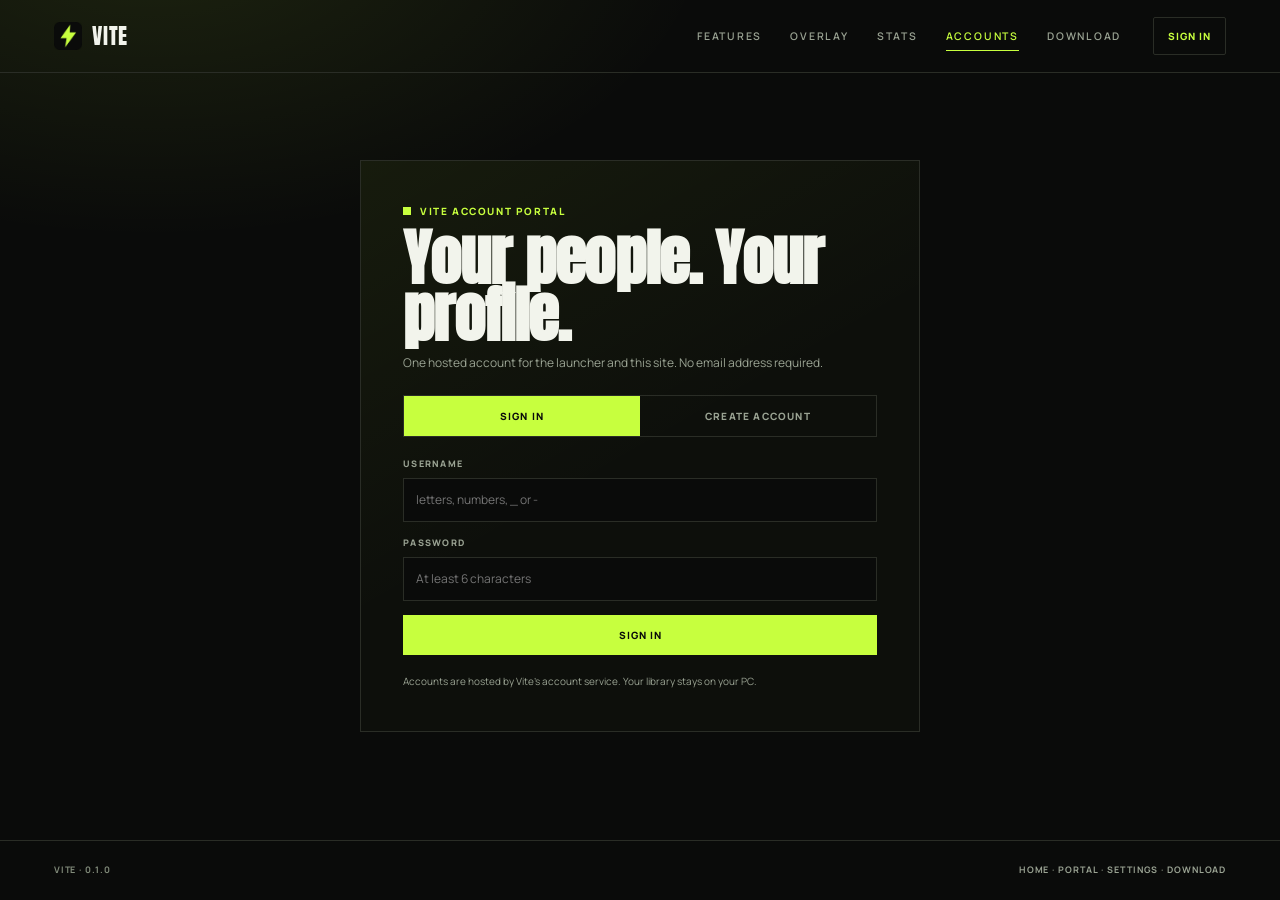
==== portal.html @ f6c992fe "Add account portal with friends chat, account chip, and messaging backend" ====
<!doctype html>
<html lang="en">
<head>
  <meta charset="utf-8">
  <meta name="viewport" content="width=device-width, initial-scale=1">
  <meta name="theme-color" content="#0a0b0a">
  <title>Account portal — Vite</title>
  <meta name="description" content="Your Vite account portal: friends, messages, profile, and account settings.">
  <link rel="icon" href="assets/vite-logo.png" type="image/png">
  <link rel="stylesheet" href="styles.css">
  <link rel="stylesheet" href="account-pages.css">
  <link rel="stylesheet" href="account-nav.css">
  <link rel="stylesheet" href="portal.css">
</head>
<body class="page-account page-portal">
  <header class="nav">
    <div class="nav__inner">
      <a class="brand" href="index.html">
        <img src="assets/vite-logo.png" alt="" width="28" height="28">
        <span>VITE</span>
      </a>
      <nav class="nav__links" aria-label="Primary">
        <a href="index.html#features">Features</a>
        <a href="index.html#overlay">Overlay</a>
        <a href="index.html#stats">Stats</a>
        <a class="is-active" href="portal.html">Accounts</a>
        <a href="index.html#download">Download</a>
      </nav>
      <div class="account-nav" data-account-nav></div>
    </div>
  </header>

  <main class="portal-page">
    <div class="portal-shell" id="portal-loading">
      <span class="portal-loading__mark"><img src="assets/vite-logo.png" alt="" width="24" height="24"></span>
      <span>Opening your portal…</span>
    </div>

    <div class="portal-auth" id="portal-auth" hidden>
      <div class="portal-auth__card">
        <span class="account-eyebrow">Vite account portal</span>
        <h1>Your people. Your profile.</h1>
        <p class="portal-auth__lede">One hosted account for the launcher and this site. No email address required.</p>
        <div class="portal-auth__tabs" role="tablist" aria-label="Account mode">
          <button type="button" role="tab" data-auth-mode="login" aria-selected="true">Sign in</button>
          <button type="button" role="tab" data-auth-mode="signup" aria-selected="false">Create account</button>
        </div>
        <form class="portal-auth__form" id="portal-auth-form" novalidate>
          <label class="portal-field" id="portal-display-field" hidden>
            <span>Display name</span>
            <input id="portal-display-name" name="display_name" autocomplete="name" maxlength="40" placeholder="How friends see you">
          </label>
          <label class="portal-field">
            <span>Username</span>
            <input id="portal-username" name="username" autocomplete="username" maxlength="32" placeholder="letters, numbers, _ or -" required>
          </label>
          <label class="portal-field">
            <span>Password</span>
            <input id="portal-password" name="password" type="password" autocomplete="current-password" maxlength="128" placeholder="At least 6 characters" required>
          </label>
          <p class="portal-form-error" id="portal-auth-error" role="alert" hidden></p>
          <button class="portal-primary" type="submit" id="portal-auth-submit">Sign in</button>
        </form>
        <p class="portal-auth__foot">Accounts are hosted by Vite's account service. Your library stays on your PC.</p>
      </div>
    </div>

    <div class="portal-app" id="portal-app" hidden>
      <aside class="portal-sidebar">
        <div class="portal-identity" id="portal-identity"></div>

        <nav class="portal-nav" aria-label="Portal">
          <button type="button" data-panel="overview" class="is-active"><span>Overview</span><span aria-hidden="true">/</span></button>
          <button type="button" data-panel="messages"><span>Messages</span><span class="portal-unread" id="portal-unread" hidden>0</span></button>
          <button type="button" data-panel="friends"><span>Friends</span><span class="portal-count" id="portal-friend-count">0</span></button>
          <button type="button" data-panel="profile"><span>Public profile</span><span aria-hidden="true">↗</span></button>
          <button type="button" data-panel="settings"><span>Settings</span><span aria-hidden="true">⚙</span></button>
        </nav>

        <div class="portal-sidebar__foot">
          <a href="index.html">Back to the site</a>
          <button type="button" id="portal-signout">Sign out</button>
        </div>
      </aside>

      <section class="portal-content" aria-live="polite">
        <section class="portal-view" data-panel-view="overview">
          <header class="portal-view__head">
            <div>
              <span class="account-eyebrow">Overview</span>
              <h1>Your Vite.</h1>
            </div>
            <span class="account-badge" id="portal-overview-state">Signed in</span>
          </header>
          <div class="portal-overview" id="portal-overview"></div>
        </section>

        <section class="portal-view" data-panel-view="messages" hidden>
          <header class="portal-view__head">
            <div>
              <span class="account-eyebrow">Messages</span>
              <h1>Friends, in words.</h1>
            </div>
            <span class="portal-muted" id="portal-message-meta"></span>
          </header>
          <div class="portal-messages" id="portal-messages">
            <aside class="portal-threads" id="portal-threads" aria-label="Conversations"></aside>
            <div class="portal-chat" id="portal-chat"></div>
          </div>
        </section>

        <section class="portal-view" data-panel-view="friends" hidden>
          <header class="portal-view__head">
            <div>
              <span class="account-eyebrow">Friends</span>
              <h1>Your circle.</h1>
            </div>
            <span class="portal-muted">Friend codes only — no public browsing</span>
          </header>
          <div class="portal-friends" id="portal-friends"></div>
        </section>

        <section class="portal-view" data-panel-view="profile" hidden>
          <header class="portal-view__head">
            <div>
              <span class="account-eyebrow">Public profile</span>
              <h1>How the site sees you.</h1>
            </div>
            <span class="account-badge" id="portal-profile-badge">Public</span>
          </header>
          <div class="portal-profile" id="portal-profile"></div>
        </section>

        <section class="portal-view" data-panel-view="settings" hidden>
          <header class="portal-view__head">
            <div>
              <span class="account-eyebrow">Settings</span>
              <h1>Account, your way.</h1>
            </div>
            <span class="portal-muted">Changes sync to the site and app</span>
          </header>
          <div class="portal-settings" id="portal-settings"></div>
        </section>
      </section>
    </div>
  </main>

  <footer class="account-footer">
    <span>Vite · 0.1.0</span>
    <span><a href="index.html">Home</a> · <a href="portal.html">Portal</a> · <a href="settings.html">Settings</a> · <a href="index.html#download">Download</a></span>
  </footer>

  <script src="account-api.js" defer></script>
  <script src="account-nav.js" defer></script>
  <script src="portal.js" defer></script>
</body>
</html>
---- styles.css ----
/* ==========================================================================
   VITE — marketing site
   1. Tokens
   2. Reset & base
   3. Type & utilities
   4. Buttons, rail, notes, frames
   5. Nav & mobile menu
   6. Hero
   7. Ticker
   8. Features
   9. Overlay
   10. Discord + Boost
   11. Stats
   12. Gallery (light inversion)
   13. Download
   14. Footer
   15. Motion & responsiveness
   ========================================================================== */

/* ── 1. Tokens ─────────────────────────────────────────────────────────── */
:root {
  --ink: #0a0b0a;
  --ink-2: #0e100d;
  --ink-3: #12150f;
  --paper: #f2f4ec;
  --lime: #c7ff3e;
  --muted: #9aa393;
  --muted-2: #828c7b;
  --line: #2a2d26;
  --line-soft: #1c1f19;

  --font-display: "Anton", Impact, "Haettenschweiler", "Arial Narrow Bold", sans-serif;
  --font-body: "Manrope", "Segoe UI", system-ui, -apple-system, sans-serif;
  --font-mono: ui-monospace, "Cascadia Mono", "SFMono-Regular", Consolas, monospace;

  --wrap: 1440px;
  --pad: clamp(18px, 4.2vw, 60px);
  --gap: clamp(24px, 4vw, 64px);
  --section-y: clamp(64px, 8vw, 120px);
  --radius: 2px;
  --ease: cubic-bezier(0.2, 0.7, 0.2, 1);
}

/* Vendored variable + display fonts (latin subset), with local fallbacks. */
@font-face {
  font-family: "Anton";
  src: url("assets/fonts/anton-latin.woff2") format("woff2");
  font-weight: 400;
  font-style: normal;
  font-display: swap;
}
@font-face {
  font-family: "Manrope";
  src: url("assets/fonts/manrope-latin.woff2") format("woff2");
  font-weight: 200 800;
  font-style: normal;
  font-display: swap;
}

/* ── 2. Reset & base ───────────────────────────────────────────────────── */
*,
*::before,
*::after { box-sizing: border-box; }

html {
  -webkit-text-size-adjust: 100%;
  scroll-behavior: smooth;
  scroll-padding-top: 84px;
}

body {
  position: relative;
  margin: 0;
  background-color: var(--ink);
  color: var(--paper);
  font-family: var(--font-body);
  font-size: 15px;
  font-weight: 400;
  line-height: 1.62;
  -webkit-font-smoothing: antialiased;
  -moz-osx-font-smoothing: grayscale;
  overflow-x: hidden;
}

body::selection,
::selection { background: var(--lime); color: var(--ink); }

[hidden] { display: none !important; }

img { display: block; max-width: 100%; height: auto; }

a { color: inherit; }

h1, h2, h3, p, dl, dd, figure { margin: 0; }

ul, ol { margin: 0; padding: 0; list-style: none; }

:focus-visible {
  outline: 2px solid var(--lime);
  outline-offset: 3px;
}

hr { border: 0; }

::-webkit-scrollbar { width: 10px; height: 10px; }
::-webkit-scrollbar-track { background: var(--ink); }
::-webkit-scrollbar-thumb { background: var(--line); border: 2px solid var(--ink); }
::-webkit-scrollbar-thumb:hover { background: #3c4138; }

/* Paper grain over the whole page. */
.grain {
  position: absolute;
  inset: 0;
  z-index: 100;
  pointer-events: none;
  opacity: 0.05;
  background-image: url("data:image/svg+xml,%3Csvg xmlns='http://www.w3.org/2000/svg' width='180' height='180'%3E%3Cfilter id='n'%3E%3CfeTurbulence type='fractalNoise' baseFrequency='0.9' numOctaves='3' stitchTiles='stitch'/%3E%3C/filter%3E%3Crect width='180' height='180' filter='url(%23n)'/%3E%3C/svg%3E");
  background-size: 180px 180px;
}

.wrap {
  width: 100%;
  max-width: var(--wrap);
  margin-inline: auto;
  padding-inline: var(--pad);
}

.sprite { position: absolute; width: 0; height: 0; overflow: hidden; }

.icon {
  display: block;
  flex: none;
  fill: none;
  stroke: currentColor;
  stroke-width: 1.6;
  stroke-linecap: round;
  stroke-linejoin: round;
}

.sr-only {
  position: absolute;
  width: 1px;
  height: 1px;
  margin: -1px;
  padding: 0;
  overflow: hidden;
  clip: rect(0 0 0 0);
  clip-path: inset(50%);
  white-space: nowrap;
  border: 0;
}

.skip-link {
  position: fixed;
  left: 16px;
  top: -80px;
  z-index: 200;
  padding: 12px 18px;
  background: var(--lime);
  color: var(--ink);
  font-size: 12px;
  font-weight: 700;
  letter-spacing: 0.12em;
  text-transform: uppercase;
  text-decoration: none;
  transition: top 0.2s var(--ease);
}
.skip-link:focus { top: 12px; }

/* ── 3. Type & utilities ──────────────────────────────────────────────── */
.display {
  font-family: var(--font-display);
  font-weight: 400;
  text-transform: uppercase;
  line-height: 0.84;
  letter-spacing: -0.012em;
  text-wrap: balance;
}

.h2 {
  font-size: clamp(2.5rem, 6.6vw, 6.4rem);
  letter-spacing: -0.01em;
}

.h2--xl {
  font-size: clamp(2.8rem, 8.6vw, 8.8rem);
}

.lime { color: var(--lime); }

.eyebrow {
  display: inline-flex;
  align-items: center;
  gap: 10px;
  font-size: 10px;
  font-weight: 600;
  letter-spacing: 0.22em;
  text-transform: uppercase;
  color: var(--muted);
}

.eyebrow__dot {
  width: 6px;
  height: 6px;
  flex: none;
  background: var(--lime);
  box-shadow: 0 0 0 3px rgba(199, 255, 62, 0.14);
}

.section {
  position: relative;
  padding-block: var(--section-y);
  border-top: 1px solid var(--line);
}

.section__head {
  display: grid;
  grid-template-columns: minmax(0, 1.5fr) minmax(0, 1fr);
  gap: clamp(24px, 4vw, 72px);
  align-items: end;
  margin-bottom: clamp(40px, 5vw, 76px);
}

.section__lede {
  max-width: 52ch;
  color: var(--muted);
  font-size: clamp(14.5px, 1.15vw, 17px);
  line-height: 1.65;
  text-wrap: pretty;
}

/* Stacked headline + lede (single-column sections) needs its own rhythm. */
.stats__copy > .section__lede { margin-top: clamp(18px, 2vw, 26px); }

.rail {
  display: flex;
  flex-wrap: wrap;
  align-items: center;
  justify-content: space-between;
  gap: 10px 24px;
  margin-bottom: clamp(30px, 4.6vw, 64px);
  padding-top: 12px;
  border-top: 1px solid var(--line);
  font-size: 9.5px;
  font-weight: 600;
  letter-spacing: 0.22em;
  text-transform: uppercase;
  color: var(--muted);
}

.rail__id {
  display: inline-flex;
  align-items: center;
  gap: 10px;
  color: var(--paper);
}

.rail__mark {
  display: inline-block;
  width: 7px;
  height: 7px;
  flex: none;
  background: var(--lime);
}

.rail__note {
  margin-left: auto;
  text-align: right;
  color: var(--muted);
}

/* ── 4. Buttons, notes, frames ───────────────────────────────────────── */
.btn {
  display: inline-flex;
  align-items: center;
  justify-content: center;
  gap: 12px;
  padding: 15px 22px;
  border: 1px solid transparent;
  border-radius: var(--radius);
  font-family: var(--font-body);
  font-size: 11.5px;
  font-weight: 700;
  letter-spacing: 0.15em;
  line-height: 1;
  text-transform: uppercase;
  text-decoration: none;
  white-space: nowrap;
  cursor: pointer;
  transition:
    background-color 0.25s var(--ease),
    border-color 0.25s var(--ease),
    color 0.25s var(--ease),
    box-shadow 0.25s var(--ease);
}

.btn .icon { transition: transform 0.25s var(--ease); }

.btn--lime {
  background: var(--lime);
  border-color: var(--lime);
  color: var(--ink);
}
.btn--lime:hover {
  background: var(--paper);
  border-color: var(--paper);
  box-shadow: 0 0 0 1px rgba(242, 244, 236, 0.15), 0 18px 40px -24px rgba(199, 255, 62, 0.55);
}
.btn--lime:hover .icon { transform: translateY(2px); }

.btn--ghost {
  background: transparent;
  border-color: var(--line);
  color: var(--paper);
}
.btn--ghost:hover { border-color: var(--paper); }
.btn--ghost:hover .icon { transform: translateX(3px); }

.btn--sm { padding: 11px 15px; font-size: 10px; letter-spacing: 0.17em; }

.btn--block {
  display: flex;
  width: 100%;
  justify-content: space-between;
}

.note {
  max-width: 62ch;
  margin-top: clamp(20px, 2.4vw, 28px);
  padding: 16px 18px;
  border: 1px solid var(--line);
  border-left: 2px solid var(--lime);
  background: rgba(199, 255, 62, 0.035);
  color: var(--muted);
  font-size: 12.5px;
  line-height: 1.62;
}

.note__label {
  display: block;
  margin-bottom: 7px;
  color: var(--lime);
  font-size: 9px;
  font-weight: 700;
  letter-spacing: 0.22em;
  text-transform: uppercase;
}

.note--compact {
  margin-top: 18px;
  padding: 13px 14px;
  font-size: 11.5px;
}

/* ── 5. Nav ──────────────────────────────────────────────────────────── */
.nav {
  position: sticky;
  top: 0;
  z-index: 60;
  background: rgba(10, 11, 10, 0.74);
  border-bottom: 1px solid var(--line);
  backdrop-filter: blur(18px) saturate(120%);
  -webkit-backdrop-filter: blur(18px) saturate(120%);
  transition: background-color 0.3s var(--ease), box-shadow 0.3s var(--ease);
}
.nav.is-scrolled {
  background: rgba(10, 11, 10, 0.94);
  box-shadow: 0 24px 50px -40px #000;
}

.nav__inner {
  display: flex;
  align-items: center;
  gap: clamp(16px, 3vw, 48px);
  width: 100%;
  max-width: var(--wrap);
  min-height: 70px;
  margin-inline: auto;
  padding-inline: var(--pad);
}

.brand {
  display: inline-flex;
  align-items: center;
  gap: 11px;
  flex: none;
  color: var(--paper);
  text-decoration: none;
}
.brand__mark { width: 32px; height: 32px; }
.brand__word {
  font-family: var(--font-display);
  font-size: 1.15rem;
  letter-spacing: 0.14em;
  line-height: 1;
}
.brand__ver {
  padding: 3px 5px;
  border: 1px solid var(--line);
  color: var(--muted-2);
  font-family: var(--font-mono);
  font-size: 9px;
  letter-spacing: 0.06em;
}

.nav__links {
  display: flex;
  align-items: center;
  gap: clamp(18px, 2.4vw, 36px);
  margin-left: auto;
}
.nav__links a {
  position: relative;
  padding: 6px 0;
  color: var(--muted);
  font-size: 10.5px;
  font-weight: 600;
  letter-spacing: 0.17em;
  text-transform: uppercase;
  text-decoration: none;
  transition: color 0.2s var(--ease);
}
.nav__links a::after {
  content: "";
  position: absolute;
  left: 0;
  right: 100%;
  bottom: 0;
  height: 1px;
  background: var(--lime);
  transition: right 0.25s var(--ease);
}
.nav__links a:hover,
.nav__links a.is-active { color: var(--paper); }
.nav__links a:hover::after,
.nav__links a.is-active::after { right: 0; }

.nav__actions {
  display: flex;
  align-items: center;
  gap: 10px;
}

.nav__toggle {
  display: none;
  align-items: center;
  justify-content: center;
  width: 40px;
  height: 40px;
  padding: 0;
  border: 1px solid var(--line);
  border-radius: var(--radius);
  background: transparent;
  color: var(--paper);
  cursor: pointer;
}
.nav__toggle-box { position: relative; display: block; width: 16px; height: 10px; }
.nav__toggle-box i {
  position: absolute;
  left: 0;
  width: 16px;
  height: 1.5px;
  background: var(--paper);
  transition: top 0.25s var(--ease), transform 0.25s var(--ease);
}
.nav__toggle-box i:first-child { top: 0; }
.nav__toggle-box i:last-child { top: 8px; }
.nav.is-open .nav__toggle-box i:first-child { top: 4px; transform: rotate(45deg); }
.nav.is-open .nav__toggle-box i:last-child { top: 4px; transform: rotate(-45deg); }

.mobile-menu {
  display: block;
  position: absolute;
  top: 100%;
  left: 0;
  right: 0;
  z-index: 59;
  padding: 8px var(--pad) 28px;
  background: var(--ink);
  border-bottom: 1px solid var(--line);
  box-shadow: 0 40px 60px -30px #000;
}
.mobile-menu__nav { display: flex; flex-direction: column; margin-bottom: 24px; }
.mobile-menu__nav a {
  display: flex;
  align-items: baseline;
  justify-content: space-between;
  padding: 12px 0;
  border-bottom: 1px solid var(--line-soft);
  color: var(--paper);
  font-family: var(--font-display);
  font-size: clamp(1.6rem, 6vw, 2.1rem);
  letter-spacing: 0.01em;
  text-transform: uppercase;
  text-decoration: none;
}
.mobile-menu__nav a::after {
  content: "↘";
  font-family: var(--font-body);
  font-size: 0.6em;
  color: var(--muted-2);
}
.mobile-menu__meta {
  margin-top: 16px;
  color: var(--muted-2);
  font-family: var(--font-mono);
  font-size: 9px;
  letter-spacing: 0.1em;
  text-transform: uppercase;
}

/* ── 6. Hero ─────────────────────────────────────────────────────────── */
.hero {
  position: relative;
  isolation: isolate;
  padding-top: clamp(24px, 3.4vw, 44px);
  padding-bottom: clamp(48px, 6vw, 92px);
  overflow: hidden;
}
.hero::before {
  content: "";
  position: absolute;
  inset: 0;
  z-index: -1;
  pointer-events: none;
  background:
    radial-gradient(58% 48% at 84% -8%, rgba(199, 255, 62, 0.08), transparent 68%),
    radial-gradient(46% 40% at 2% 4%, rgba(242, 244, 236, 0.05), transparent 70%);
}

.hero__rail {
  margin-bottom: clamp(26px, 3vw, 44px);
  padding-top: 0;
  border-top: 0;
}

.hero__head { padding-top: clamp(12px, 2.2vw, 28px); }

.hero__title {
  margin-top: clamp(12px, 1.6vw, 20px);
  font-size: clamp(3.5rem, 15vw, 13.6rem);
  line-height: 0.82;
  letter-spacing: -0.018em;
}
.hero__title-line { display: inline-block; }
.hero__period { color: var(--lime); }

.hero__foot {
  display: grid;
  grid-template-columns: minmax(0, 1fr) minmax(280px, 380px);
  align-items: end;
  gap: var(--gap);
  margin-top: clamp(26px, 3.6vw, 48px);
}

.hero__sub {
  max-width: 44ch;
  margin-bottom: clamp(22px, 2.6vw, 30px);
  color: var(--paper);
  font-size: clamp(15px, 1.3vw, 18.5px);
  line-height: 1.55;
  text-wrap: pretty;
}

.hero__actions {
  display: flex;
  flex-wrap: wrap;
  gap: 10px;
}

.specs {
  display: grid;
  grid-template-columns: 1fr 1fr;
  gap: 1px;
  align-self: end;
  background: var(--line);
  border: 1px solid var(--line);
}
.spec { background: var(--ink-2); padding: 13px 16px; }
.spec__k {
  display: block;
  margin-bottom: 3px;
  color: var(--muted-2);
  font-size: 9px;
  letter-spacing: 0.2em;
  text-transform: uppercase;
}
.spec__v {
  font-family: var(--font-display);
  font-size: clamp(0.95rem, 1.1vw, 1.12rem);
  letter-spacing: 0.02em;
  text-transform: uppercase;
  white-space: nowrap;
}

.shot {
  position: relative;
  margin-top: clamp(44px, 6vw, 84px);
  background: var(--ink-2);
  border: 1px solid var(--line);
}
.shot::before,
.shot::after {
  content: "";
  position: absolute;
  z-index: 3;
  width: 34px;
  height: 34px;
  border-color: var(--lime);
  border-style: solid;
  pointer-events: none;
}
.shot::before { top: -1px; left: -1px; border-width: 2px 0 0 2px; }
.shot::after { bottom: -1px; right: -1px; border-width: 0 2px 2px 0; }

.shot__tag {
  position: absolute;
  top: -13px;
  right: 22px;
  z-index: 4;
  padding: 7px 11px;
  background: var(--lime);
  color: var(--ink);
  font-size: 9px;
  font-weight: 700;
  letter-spacing: 0.18em;
  text-transform: uppercase;
}

.shot__bar {
  display: flex;
  align-items: center;
  gap: 14px;
  min-height: 44px;
  padding: 0 16px;
  border-bottom: 1px solid var(--line);
  color: var(--muted);
  font-size: 9px;
  font-weight: 600;
  letter-spacing: 0.18em;
  text-transform: uppercase;
}
.shot__dots { display: flex; gap: 5px; }
.shot__dots i { width: 7px; height: 7px; background: var(--line); }
.shot__dots i:first-child { background: var(--lime); }
.shot__name { color: var(--paper); }
.shot__meta { margin-left: auto; color: var(--muted-2); }
.shot__img { background: #000; }
.shot__img img { width: 100%; height: auto; }

/* ── 7. Ticker ───────────────────────────────────────────────────────── */
.ticker {
  overflow: hidden;
  background: var(--lime);
  border-block: 1px solid var(--ink);
  color: var(--ink);
}
.ticker__track {
  display: flex;
  width: max-content;
  animation: marquee 38s linear infinite;
  will-change: transform;
}
.ticker:hover .ticker__track { animation-play-state: paused; }
.ticker__group { display: flex; flex: none; }
.ticker__item {
  display: inline-flex;
  align-items: center;
  gap: 22px;
  padding: 12px 22px 12px 0;
  font-family: var(--font-display);
  font-size: 15px;
  letter-spacing: 0.12em;
  line-height: 1;
  text-transform: uppercase;
}
.ticker__sep {
  display: block;
  width: 6px;
  height: 6px;
  flex: none;
  background: var(--ink);
  opacity: 0.5;
  transform: rotate(45deg);
}
@keyframes marquee {
  from { transform: translateX(0); }
  to { transform: translateX(-50%); }
}

/* ── 8. Features ─────────────────────────────────────────────────────── */
.feature-grid {
  display: grid;
  grid-template-columns: repeat(4, minmax(0, 1fr));
  gap: 1px;
  background: var(--line);
  border: 1px solid var(--line);
}

.card {
  display: flex;
  flex-direction: column;
  min-height: 280px;
  padding: clamp(20px, 2vw, 28px);
  background: var(--ink);
  transition: background-color 0.3s var(--ease);
}
.card:hover { background: var(--ink-3); }

.card__top {
  display: flex;
  align-items: flex-start;
  justify-content: space-between;
  gap: 12px;
  margin-bottom: clamp(26px, 3vw, 42px);
}
.card__num {
  color: var(--muted-2);
  font-family: var(--font-mono);
  font-size: 10px;
  letter-spacing: 0.12em;
}
.card__icon { color: var(--lime); opacity: 0.92; }

.card__title {
  max-width: 15ch;
  margin-bottom: 10px;
  font-family: var(--font-display);
  font-size: clamp(1.1rem, 1.5vw, 1.42rem);
  font-weight: 400;
  letter-spacing: 0.005em;
  line-height: 1.02;
  text-transform: uppercase;
  text-wrap: balance;
}

.card__copy {
  margin-bottom: 24px;
  color: var(--muted);
  font-size: 13px;
  line-height: 1.62;
  text-wrap: pretty;
}
.card__copy strong { color: var(--paper); font-weight: 600; }
.card__copy em { color: var(--paper); font-style: normal; }
.card__copy kbd {
  display: inline-block;
  padding: 1px 5px;
  border: 1px solid var(--line);
  border-radius: 2px;
  background: var(--ink-3);
  color: var(--paper);
  font-family: var(--font-mono);
  font-size: 10px;
  line-height: 1.5;
}
.card__copy code {
  color: var(--paper);
  font-family: var(--font-mono);
  font-size: 11.5px;
}

.card__tag {
  display: flex;
  align-items: center;
  gap: 8px;
  margin-top: auto;
  color: var(--muted-2);
  font-size: 9px;
  font-weight: 600;
  letter-spacing: 0.2em;
  text-transform: uppercase;
}
.card__tag::before {
  content: "";
  width: 5px;
  height: 5px;
  flex: none;
  background: var(--lime);
  opacity: 0.8;
}

.features__foot {
  max-width: 68ch;
  margin-top: 24px;
  color: var(--muted-2);
  font-size: 11.5px;
  line-height: 1.6;
}

/* ── 9. Overlay ──────────────────────────────────────────────────────── */
.overlay {
  background: linear-gradient(180deg, #0c0e0b 0%, var(--ink) 62%);
}
.overlay__head {
  display: grid;
  grid-template-columns: minmax(0, 1.15fr) minmax(0, 0.85fr);
  gap: clamp(24px, 5vw, 72px);
  align-items: end;
  margin-bottom: clamp(28px, 3.8vw, 50px);
}
.overlay__head .section__lede { max-width: 54ch; margin-bottom: 4px; }

.overlay__bottom {
  display: grid;
  grid-template-columns: minmax(0, 1.55fr) minmax(0, 0.85fr);
  gap: clamp(20px, 2.4vw, 32px);
  align-items: stretch;
}
.overlay__bottom .detail-list { margin-top: 0; }
.overlay__bottom .note { max-width: none; margin-top: 0; }

.detail-list {
  display: grid;
  grid-template-columns: 1fr 1fr;
  gap: 1px;
  margin-top: clamp(28px, 3.2vw, 42px);
  background: var(--line);
  border: 1px solid var(--line);
}
.detail {
  display: flex;
  gap: 12px;
  padding: 18px;
  background: var(--ink);
}
.detail > .icon { margin-top: 2px; color: var(--lime); }
.detail > div { display: flex; flex-direction: column; gap: 5px; }
.detail__k {
  font-family: var(--font-display);
  font-size: 15px;
  letter-spacing: 0.015em;
  text-transform: uppercase;
}
.detail__v {
  color: var(--muted);
  font-size: 12px;
  line-height: 1.55;
}

.overlay__figure { position: relative; margin: 0 0 clamp(26px, 3.4vw, 46px); }
.overlay__frame {
  position: relative;
  max-width: none;
  margin-inline: 0;
  padding: clamp(8px, 1.1vw, 14px);
  border: 1px solid var(--line);
  background: var(--ink-2);
  box-shadow: 0 50px 100px -70px #000;
}
.overlay__frame::before,
.overlay__frame::after {
  content: "";
  position: absolute;
  width: 28px;
  height: 28px;
  border-color: var(--lime);
  border-style: solid;
}
.overlay__frame::before { top: -1px; left: -1px; border-width: 2px 0 0 2px; }
.overlay__frame::after { bottom: -1px; right: -1px; border-width: 0 2px 2px 0; }
.overlay__frame img { width: 100%; border: 1px solid var(--line-soft); }

.overlay__hint {
  position: absolute;
  top: 0;
  right: 16px;
  z-index: 2;
  transform: translateY(-50%);
  padding: 0 8px;
  background: var(--ink);
  color: var(--muted-2);
  font-family: var(--font-mono);
  font-size: 9px;
  letter-spacing: 0.16em;
  text-transform: uppercase;
}

.overlay__caption {
  display: flex;
  gap: 10px;
  max-width: 76ch;
  margin: 16px 0 0;
  color: var(--muted-2);
  font-size: 11px;
  line-height: 1.55;
}
.overlay__caption span {
  padding-top: 1px;
  color: var(--lime);
  font-family: var(--font-mono);
  font-size: 9px;
  letter-spacing: 0.1em;
  white-space: nowrap;
}

/* ── 10. Discord + Boost ─────────────────────────────────────────────── */
.duo__grid {
  display: grid;
  grid-template-columns: 1fr 1fr;
  gap: clamp(20px, 2.4vw, 32px);
}

.panel {
  display: flex;
  flex-direction: column;
  padding: clamp(20px, 2.4vw, 34px);
  border: 1px solid var(--line);
  background: linear-gradient(180deg, var(--ink-2), var(--ink) 70%);
}

.panel__head {
  display: flex;
  align-items: center;
  justify-content: space-between;
  gap: 16px;
  margin-bottom: clamp(22px, 2.6vw, 32px);
  padding-bottom: 14px;
  border-bottom: 1px solid var(--line);
}
.panel__label {
  font-family: var(--font-display);
  font-size: clamp(1.2rem, 1.7vw, 1.6rem);
  letter-spacing: 0.01em;
  text-transform: uppercase;
}
.panel__badge {
  display: inline-flex;
  align-items: center;
  gap: 6px;
  padding: 5px 9px;
  border: 1px solid var(--line);
  color: var(--muted);
  font-size: 9px;
  font-weight: 600;
  letter-spacing: 0.18em;
  text-transform: uppercase;
  white-space: nowrap;
}
.panel__badge--lime {
  border-color: var(--lime);
  background: var(--lime);
  color: var(--ink);
}
.panel__badge--lime i { width: 5px; height: 5px; border-radius: 50%; background: var(--ink); }

.panel__copy {
  margin-top: clamp(22px, 2.4vw, 28px);
  margin-bottom: 26px;
  color: var(--muted);
  font-size: 13px;
  line-height: 1.65;
  text-wrap: pretty;
}
.panel__copy em { color: var(--paper); font-style: normal; }
.panel__hint {
  display: flex;
  align-items: baseline;
  flex-wrap: wrap;
  gap: 10px;
  margin: 0 0 26px;
  padding-top: 10px;
  border-top: 1px solid var(--line-soft);
  color: var(--muted);
  font-size: 11.5px;
  line-height: 1.5;
}
.panel__hint span {
  color: var(--muted-2);
  font-size: 9px;
  font-weight: 600;
  letter-spacing: 0.18em;
  text-transform: uppercase;
}
.panel > .note { margin-top: auto; }

.presence {
  display: flex;
  align-items: center;
  gap: 16px;
  padding: 18px;
  border: 1px solid var(--line);
  background: #0d0f0c;
}
.presence__avatar {
  display: grid;
  place-items: center;
  width: 64px;
  height: 64px;
  flex: none;
  border: 1px solid #23261f;
  background: var(--lime);
  overflow: hidden;
}
.presence__avatar img { width: 100%; height: 100%; }
.presence__body { display: flex; flex-direction: column; gap: 2px; min-width: 0; }
.presence__kicker {
  display: flex;
  align-items: center;
  gap: 7px;
  color: var(--muted);
  font-size: 9px;
  font-weight: 700;
  letter-spacing: 0.2em;
  text-transform: uppercase;
}
.presence__kicker i {
  width: 5px;
  height: 5px;
  border-radius: 50%;
  background: var(--lime);
  box-shadow: 0 0 0 3px rgba(199, 255, 62, 0.12);
}
.presence__game {
  font-family: var(--font-display);
  font-size: clamp(1.5rem, 2.2vw, 2rem);
  line-height: 1;
  text-transform: uppercase;
}
.presence__sub { color: var(--muted); font-size: 12px; }
.presence__sub strong { color: var(--paper); font-weight: 700; }
.presence__time {
  margin-top: 4px;
  color: var(--muted-2);
  font-family: var(--font-mono);
  font-size: 9.5px;
  letter-spacing: 0.08em;
  text-transform: uppercase;
}

.boost { border: 1px solid var(--line); background: #0d0f0c; }
.boost__status {
  display: flex;
  align-items: center;
  gap: 10px;
  padding: 13px 16px;
  border-bottom: 1px solid var(--line);
}
.boost__dot {
  width: 7px;
  height: 7px;
  flex: none;
  border-radius: 50%;
  background: var(--lime);
  box-shadow: 0 0 10px rgba(199, 255, 62, 0.6);
}
.boost__state {
  color: var(--lime);
  font-size: 9px;
  font-weight: 700;
  letter-spacing: 0.2em;
  text-transform: uppercase;
}
.boost__game {
  margin-left: auto;
  color: var(--muted);
  font-family: var(--font-mono);
  font-size: 9.5px;
  letter-spacing: 0.06em;
  text-transform: uppercase;
}
.boost__list li {
  display: flex;
  align-items: center;
  gap: 10px;
  padding: 9px 16px;
  border-top: 1px solid var(--line-soft);
  color: var(--paper);
  font-size: 12.5px;
}
.boost__list li:first-child { border-top: 0; }
.boost__check {
  display: grid;
  place-items: center;
  width: 16px;
  height: 16px;
  flex: none;
  background: var(--lime);
  color: var(--ink);
}
.boost__check .icon { stroke-width: 2.4; }
.boost__tag {
  margin-left: auto;
  padding: 2px 5px;
  border: 1px solid var(--line);
  color: var(--muted-2);
  font-family: var(--font-mono);
  font-size: 8.5px;
  letter-spacing: 0.1em;
  text-transform: uppercase;
}

/* ── 11. Stats ───────────────────────────────────────────────────────── */
.stats__grid {
  display: grid;
  grid-template-columns: minmax(0, 1fr) minmax(0, 1.1fr);
  gap: clamp(36px, 5vw, 80px);
  align-items: start;
}

.mini-stats {
  display: grid;
  grid-template-columns: repeat(3, minmax(0, 1fr));
  gap: 1px;
  margin-top: clamp(26px, 3vw, 38px);
  background: var(--line);
  border: 1px solid var(--line);
}
.mini-stat { padding: 14px 16px; background: var(--ink); }
.mini-stat dt {
  margin-bottom: 5px;
  color: var(--muted-2);
  font-size: 9px;
  letter-spacing: 0.18em;
  text-transform: uppercase;
}
.mini-stat dd {
  font-family: var(--font-display);
  font-size: clamp(1rem, 1.35vw, 1.28rem);
  letter-spacing: 0.01em;
  text-transform: uppercase;
}

.stats__fineprint {
  max-width: 52ch;
  margin-top: 18px;
  padding-left: 14px;
  border-left: 1px solid var(--line);
  color: var(--muted-2);
  font-size: 11px;
  line-height: 1.62;
}

.chart {
  padding: clamp(18px, 2vw, 26px);
  border: 1px solid var(--line);
  background: linear-gradient(180deg, #0e100c, var(--ink));
}
.chart__head {
  display: flex;
  align-items: flex-start;
  justify-content: space-between;
  gap: 16px;
  padding-bottom: 14px;
  border-bottom: 1px solid var(--line);
}
.chart__label {
  display: block;
  color: var(--muted);
  font-size: 9px;
  letter-spacing: 0.2em;
  text-transform: uppercase;
}
.chart__game {
  display: block;
  margin-top: 4px;
  font-family: var(--font-display);
  font-size: clamp(1rem, 1.3vw, 1.2rem);
  letter-spacing: 0.015em;
  text-transform: uppercase;
}
.chart__range {
  padding: 4px 7px;
  border: 1px solid var(--line);
  color: var(--muted-2);
  font-family: var(--font-mono);
  font-size: 9px;
  letter-spacing: 0.1em;
  text-transform: uppercase;
  white-space: nowrap;
}

.chart__figure {
  display: flex;
  flex-wrap: wrap;
  align-items: baseline;
  gap: 6px 12px;
  margin: 18px 0 6px;
}
.chart__value {
  font-family: var(--font-display);
  font-size: clamp(2.4rem, 4vw, 3.6rem);
  font-variant-numeric: tabular-nums;
  letter-spacing: 0.005em;
  line-height: 0.9;
}
.chart__unit {
  color: var(--muted);
  font-size: 9px;
  letter-spacing: 0.16em;
  text-transform: uppercase;
}
.chart__delta {
  display: inline-flex;
  align-items: center;
  gap: 5px;
  margin-left: auto;
  color: var(--lime);
  font-family: var(--font-mono);
  font-size: 9.5px;
  letter-spacing: 0.06em;
}
.chart__delta .icon { transform: rotate(-45deg); }

.chart__plot { position: relative; margin-top: 4px; }
.spark { display: block; width: 100%; height: auto; }
.spark__grid line { stroke: #20241d; stroke-width: 1; stroke-dasharray: 2 4; }
.spark__line {
  fill: none;
  stroke: var(--lime);
  stroke-width: 2.5;
  stroke-linecap: square;
  stroke-linejoin: miter;
  vector-effect: non-scaling-stroke;
}
.spark__dot { fill: var(--lime); stroke: var(--ink); stroke-width: 2; }
.spark__area { opacity: 0.9; }

.chart__axis {
  display: flex;
  justify-content: space-between;
  margin-top: 8px;
  color: var(--muted-2);
  font-family: var(--font-mono);
  font-size: 9px;
  letter-spacing: 0.1em;
  text-transform: uppercase;
}
.chart__foot {
  display: flex;
  flex-wrap: wrap;
  justify-content: space-between;
  gap: 8px 16px;
  margin-top: 14px;
  padding-top: 12px;
  border-top: 1px solid var(--line);
  color: var(--muted-2);
  font-size: 9px;
  letter-spacing: 0.12em;
  text-transform: uppercase;
}
.chart__legend { display: inline-flex; align-items: center; gap: 7px; }
.chart__legend i { width: 14px; height: 2px; background: var(--lime); }

.stat-row {
  display: grid;
  grid-template-columns: repeat(3, minmax(0, 1fr));
  gap: 1px;
  margin-top: clamp(32px, 4vw, 56px);
  background: var(--line);
  border: 1px solid var(--line);
}
.stat { padding: 20px 22px; background: var(--ink); }
.stat__k {
  display: block;
  margin-bottom: 8px;
  font-family: var(--font-display);
  font-size: 1.15rem;
  letter-spacing: 0.015em;
  text-transform: uppercase;
}
.stat__v { color: var(--muted); font-size: 12px; line-height: 1.55; }

/* ── 12. Gallery (light inversion) ───────────────────────────────────── */
.gallery {
  background: var(--paper);
  border-top: 1px solid var(--ink);
  color: var(--ink);
}
.gallery .rail {
  border-color: rgba(10, 11, 10, 0.18);
  color: #5c6754;
}
.gallery .rail__id { color: var(--ink); }
.gallery .rail__note { color: #5c6754; }
.gallery .section__lede { color: #4e5946; }
.gallery .section__head { margin-bottom: clamp(36px, 4.4vw, 64px); }
.gallery :focus-visible { outline-color: var(--ink); }

.gallery__grid {
  display: grid;
  grid-template-columns: minmax(0, 1.12fr) minmax(0, 0.88fr);
  gap: clamp(24px, 4vw, 62px);
  align-items: start;
}

.fig { margin: 0; }
.fig--offset { margin-top: clamp(20px, 4.6vw, 80px); }

.fig__frame {
  padding: 8px;
  border: 1px solid rgba(10, 11, 10, 0.85);
  background: var(--ink);
  box-shadow: 14px 14px 0 rgba(10, 11, 10, 0.08);
}
.fig__frame img { width: 100%; }

.fig__cap {
  display: grid;
  grid-template-columns: auto 1fr;
  gap: 4px 14px;
  margin-top: 16px;
  padding-top: 12px;
  border-top: 1px solid rgba(10, 11, 10, 0.2);
}
.fig__num {
  padding-top: 2px;
  color: #5c6754;
  font-family: var(--font-mono);
  font-size: 9px;
  letter-spacing: 0.1em;
  white-space: nowrap;
}
.fig__title {
  font-family: var(--font-display);
  font-size: 1.05rem;
  letter-spacing: 0.02em;
  text-transform: uppercase;
}
.fig__copy {
  grid-column: 2;
  max-width: 48ch;
  color: #59644f;
  font-size: 11.5px;
  line-height: 1.58;
}

/* ── 13. Download ────────────────────────────────────────────────────── */
.download { overflow: hidden; }
.download::before {
  content: "";
  position: absolute;
  inset: 0;
  pointer-events: none;
  background: radial-gradient(52% 46% at 88% 20%, rgba(199, 255, 62, 0.07), transparent 70%);
}
.download > .wrap { position: relative; }

.download__grid {
  display: grid;
  grid-template-columns: minmax(0, 1fr) minmax(340px, 460px);
  gap: clamp(32px, 5vw, 80px);
  align-items: start;
  margin-top: clamp(30px, 4vw, 52px);
}

.steps {
  display: grid;
  grid-template-columns: repeat(3, minmax(0, 1fr));
  gap: 1px;
  margin-top: clamp(28px, 3.4vw, 44px);
  background: var(--line);
  border: 1px solid var(--line);
}
.step {
  display: flex;
  flex-direction: column;
  gap: 6px;
  padding: 16px;
  background: var(--ink);
}
.step__num {
  color: var(--lime);
  font-family: var(--font-mono);
  font-size: 9px;
  letter-spacing: 0.14em;
}
.step__title {
  font-family: var(--font-display);
  font-size: 1rem;
  letter-spacing: 0.02em;
  text-transform: uppercase;
}
.step__copy { color: var(--muted-2); font-size: 11px; line-height: 1.5; }

/* Requirements list in the download column. */
.reqs {
  margin-top: clamp(26px, 3.2vw, 40px);
  padding-top: 16px;
  border-top: 1px solid var(--line);
}
.reqs__k {
  display: block;
  margin-bottom: 4px;
  color: var(--muted-2);
  font-size: 9px;
  letter-spacing: 0.22em;
  text-transform: uppercase;
}
.reqs__row {
  display: flex;
  justify-content: space-between;
  gap: 18px;
  padding: 9px 0;
  border-bottom: 1px solid var(--line-soft);
}
.reqs__row:last-child { border-bottom: 0; }
.reqs__row dt {
  flex: none;
  padding-top: 2px;
  color: var(--muted-2);
  font-size: 9px;
  letter-spacing: 0.16em;
  text-transform: uppercase;
}
.reqs__row dd {
  max-width: 44ch;
  color: var(--muted);
  font-size: 11.5px;
  line-height: 1.5;
  text-align: right;
}

.installer {
  padding: clamp(20px, 2.2vw, 28px);
  border: 1px solid var(--line);
  background: linear-gradient(180deg, #10120d, #0c0e0b);
  box-shadow: 0 60px 110px -70px #000;
}
.installer__head {
  display: flex;
  align-items: center;
  gap: 12px;
  padding-bottom: 16px;
  border-bottom: 1px solid var(--line);
}
.installer__head img { width: 40px; height: 40px; flex: none; }
.installer__title { display: flex; flex-direction: column; gap: 2px; min-width: 0; }
.installer__name {
  font-family: var(--font-display);
  font-size: 1.1rem;
  letter-spacing: 0.02em;
  text-transform: uppercase;
}
.installer__meta {
  color: var(--muted-2);
  font-family: var(--font-mono);
  font-size: 9px;
  letter-spacing: 0.06em;
  text-transform: uppercase;
}
.installer__ver {
  margin-left: auto;
  color: var(--lime);
  font-family: var(--font-display);
  font-size: 1.4rem;
  line-height: 1;
}

.spec-table { margin: 14px 0 20px; }
.spec-row {
  display: flex;
  justify-content: space-between;
  gap: 16px;
  padding: 7px 0;
  border-top: 1px solid var(--line-soft);
}
.spec-row:first-child { border-top: 0; }
.spec-row dt {
  padding-top: 2px;
  color: var(--muted-2);
  font-size: 9px;
  letter-spacing: 0.16em;
  text-transform: uppercase;
}
.spec-row dd {
  color: var(--paper);
  font-family: var(--font-mono);
  font-size: 10.5px;
  letter-spacing: 0.02em;
  text-align: right;
}

.installer__hash {
  margin-top: 12px;
  color: var(--muted-2);
  font-family: var(--font-mono);
  font-size: 9px;
  line-height: 1.6;
  word-break: break-all;
}
.installer__hash span {
  margin-right: 6px;
  color: var(--muted);
  letter-spacing: 0.14em;
}

.installer .note--compact { margin-top: 16px; max-width: none; }

.download__foot {
  margin-top: clamp(36px, 4vw, 56px);
  padding-top: 16px;
  border-top: 1px solid var(--line);
  color: var(--muted-2);
  font-size: 9.5px;
  letter-spacing: 0.16em;
  line-height: 1.7;
  text-transform: uppercase;
}

/* ── 14. Footer ──────────────────────────────────────────────────────── */
.footer {
  position: relative;
  overflow: hidden;
  border-top: 1px solid var(--line);
  background: var(--ink);
}
.footer__top {
  display: grid;
  grid-template-columns: minmax(0, 1.3fr) minmax(0, 0.6fr) minmax(0, 1.1fr);
  gap: clamp(28px, 4vw, 64px);
  padding-top: clamp(48px, 6vw, 88px);
}
.footer .brand { margin-bottom: 16px; }
.footer__tagline {
  max-width: 34ch;
  margin-bottom: 10px;
  color: var(--muted);
  font-size: 13.5px;
  line-height: 1.6;
}
.footer__ver {
  color: var(--muted-2);
  font-family: var(--font-mono);
  font-size: 9px;
  letter-spacing: 0.1em;
  text-transform: uppercase;
}
.footer__k {
  display: block;
  margin-bottom: 16px;
  color: var(--muted-2);
  font-size: 9px;
  letter-spacing: 0.22em;
  text-transform: uppercase;
}
.footer__nav { display: flex; flex-direction: column; align-items: flex-start; gap: 9px; }
.footer__nav a {
  color: var(--muted);
  font-size: 11px;
  letter-spacing: 0.12em;
  text-transform: uppercase;
  text-decoration: none;
  transition: color 0.2s var(--ease);
}
.footer__nav a:hover { color: var(--lime); }
.footer__legal p {
  max-width: 48ch;
  margin-bottom: 10px;
  color: var(--muted-2);
  font-size: 11px;
  line-height: 1.65;
}
.footer__legal p:last-child { color: var(--muted); }

.footer__word {
  margin-top: clamp(28px, 5vw, 64px);
  color: #14160f;
  font-family: var(--font-display);
  font-size: clamp(5rem, 25vw, 23rem);
  letter-spacing: -0.02em;
  line-height: 0.74;
  text-transform: uppercase;
  user-select: none;
}
.footer__word span { color: var(--lime); opacity: 0.92; }

.footer__bottom {
  display: flex;
  flex-wrap: wrap;
  justify-content: space-between;
  gap: 8px 20px;
  padding: 16px 0 24px;
  border-top: 1px solid var(--line);
  color: var(--muted-2);
  font-family: var(--font-mono);
  font-size: 9px;
  letter-spacing: 0.12em;
  text-transform: uppercase;
}

/* ── 15. Motion ──────────────────────────────────────────────────────── */
.js .reveal {
  opacity: 0;
  transform: translateY(22px);
  transition: opacity 0.7s var(--ease), transform 0.7s var(--ease);
}
.js .reveal.is-in { opacity: 1; transform: none; }

@media (prefers-reduced-motion: no-preference) {
  .hero .eyebrow,
  .hero__title,
  .hero__foot { animation: rise 0.9s var(--ease) both; }
  .hero .eyebrow { animation-delay: 0.05s; }
  .hero__title { animation-delay: 0.12s; }
  .hero__foot { animation-delay: 0.2s; }
}
@keyframes rise {
  from { opacity: 0; transform: translateY(26px); }
  to { opacity: 1; transform: none; }
}

@media (prefers-reduced-motion: reduce) {
  html { scroll-behavior: auto; }
  .ticker__track { animation: none !important; }
  .js .reveal { opacity: 1; transform: none; transition: none; }
  *,
  *::before,
  *::after {
    animation-duration: 0.001ms !important;
    animation-iteration-count: 1 !important;
    transition-duration: 0.001ms !important;
    scroll-behavior: auto !important;
  }
}

/* ── 16. Responsive ──────────────────────────────────────────────────── */
@media (max-width: 1279px) {
  .feature-grid { grid-template-columns: repeat(2, minmax(0, 1fr)); }
  .card { min-height: 250px; }
}

@media (max-width: 1023px) {
  .section__head { grid-template-columns: minmax(0, 1.35fr) minmax(0, 1fr); }
  .overlay__head { grid-template-columns: 1fr; gap: clamp(18px, 3vw, 26px); }
  .overlay__bottom { grid-template-columns: 1fr; }
  .stats__grid { grid-template-columns: 1fr; }
  .stats__copy { max-width: 72ch; }
  .gallery__grid { grid-template-columns: 1fr; gap: clamp(30px, 5vw, 48px); }
  .fig--offset { margin-top: 0; }
  .fig { max-width: 760px; }
  .footer__top { grid-template-columns: minmax(0, 1.2fr) minmax(0, 0.8fr); }
  .footer__legal { grid-column: 1 / -1; }
  .footer__legal p { max-width: 62ch; }
}

@media (max-width: 919px) {
  html { scroll-padding-top: 72px; }
  .nav__inner { min-height: 64px; }
  .nav__links { display: none; }
  .nav__toggle { display: inline-flex; }
  .nav__actions { margin-left: auto; }
  .hero__foot { grid-template-columns: 1fr; }
  .specs { max-width: 420px; }
  .duo__grid { grid-template-columns: 1fr; }
  .feature-grid { grid-template-columns: repeat(2, minmax(0, 1fr)); }
  .card { min-height: 0; }
  .feature-grid .card { padding-block: 26px; }
  .download__grid { grid-template-columns: 1fr; }
  .installer { max-width: 520px; }
  .stat-row { grid-template-columns: 1fr; }
  .stat { padding: 18px 20px; }
  .footer__word { font-size: clamp(5rem, 30vw, 16rem); }
}

@media (max-width: 767px) {
  .section { padding-block: clamp(56px, 9vw, 84px); }
  .section__head { grid-template-columns: 1fr; gap: 18px; margin-bottom: clamp(32px, 5vw, 48px); }
  .section__lede { max-width: 56ch; }
  .rail { margin-bottom: clamp(26px, 5vw, 40px); }
  .rail__note { display: none; }
  .hero__title { font-size: clamp(3.3rem, 18vw, 8rem); }
  .hero__rail .rail__note { display: none; }
  .shot__meta { display: none; }
  .shot__tag { right: 12px; }
  .detail-list { grid-template-columns: 1fr; }
  .mini-stats { grid-template-columns: 1fr; }
  .mini-stat { display: flex; align-items: baseline; justify-content: space-between; gap: 12px; padding: 11px 14px; }
  .mini-stat dt { margin-bottom: 0; }
  .steps { grid-template-columns: 1fr; }
  .chart__delta { margin-left: 0; }
  .overlay__frame { max-width: 100%; }
  .footer__top { grid-template-columns: 1fr; gap: 32px; }
  .footer__legal { grid-column: auto; }
  .footer__bottom { justify-content: flex-start; gap: 6px 18px; }
}

@media (max-width: 639px) {
  .feature-grid { grid-template-columns: 1fr; }
  .feature-grid .card { min-height: 0; padding-block: 24px; }
  .card__top { margin-bottom: 20px; }
  .card__title { max-width: none; font-size: 1.25rem; }
  .card__copy { margin-bottom: 20px; font-size: 13px; }
  .panel { padding: 20px; }
  .panel__head { align-items: flex-start; }
  .presence { padding: 14px; gap: 13px; }
  .presence__avatar { width: 56px; height: 56px; }
  .boost__list li { font-size: 12px; padding: 9px 13px; }
  .boost__status { padding: 12px 13px; }
  .gallery .section__head { margin-bottom: 30px; }
  .fig__cap { grid-template-columns: 1fr; }
  .fig__copy { grid-column: 1; }
  .fig__frame { box-shadow: 8px 8px 0 rgba(10, 11, 10, 0.08); }
  .reqs__row { flex-direction: column; gap: 4px; }
  .reqs__row dd { text-align: left; }
  .ticker__item { font-size: 13px; gap: 16px; padding: 11px 16px 11px 0; }
  .hero__actions .btn { flex: 1 1 auto; }
  .specs { max-width: none; }
  .installer__head { flex-wrap: wrap; }
  .installer__ver { margin-left: auto; }
  .download__foot { font-size: 9px; }
}

@media (max-width: 389px) {
  .hero__title { font-size: clamp(2.9rem, 17.6vw, 3.6rem); }
  .hero__actions .btn { width: 100%; }
}

/* ── 17. Boost comparison + local accounts ───────────────────────────── */
.note--wide { max-width: none; }

.boostlab { background: linear-gradient(180deg, #0c0e0b 0%, var(--ink) 72%); }
.boostlab .h2,
.profiles .h2 { line-height: 1; }
.boostlab__grid {
  display: grid;
  grid-template-columns: repeat(2, minmax(0, 1fr));
  gap: clamp(16px, 2.2vw, 28px);
}
.bstate { background: linear-gradient(180deg, var(--ink-2), var(--ink) 82%); }
.bstate--on {
  border-color: rgba(199, 255, 62, 0.34);
  background:
    linear-gradient(180deg, rgba(199, 255, 62, 0.06), rgba(199, 255, 62, 0) 42%),
    linear-gradient(180deg, var(--ink-2), var(--ink) 82%);
}
.bstate__desc {
  margin-bottom: clamp(18px, 2.2vw, 26px);
  color: var(--muted);
  font-size: 12.5px;
  line-height: 1.62;
  text-wrap: pretty;
}
.bstate__chart { padding-top: 14px; border-top: 1px solid var(--line-soft); }
.bstate__charthead,
.bstate__ticks {
  display: flex;
  justify-content: space-between;
  gap: 12px;
  color: var(--muted-2);
  font-family: var(--font-mono);
  font-size: 9px;
  font-weight: 500;
  letter-spacing: 0.13em;
  text-transform: uppercase;
}
.bstate__charthead { margin-bottom: 12px; }
.bstate__bars {
  display: grid;
  grid-auto-flow: column;
  grid-auto-columns: minmax(0, 1fr);
  align-items: end;
  gap: 3px;
  height: clamp(96px, 9.6vw, 132px);
  padding-bottom: 1px;
  border-bottom: 1px solid var(--line);
}
.bstate__bars i {
  display: block;
  width: 100%;
  height: var(--h, 40%);
  background: var(--muted-2);
  opacity: 0.7;
}
.bstate__bars--on i { background: var(--lime); opacity: 0.85; }
.bstate__ticks { margin-top: 8px; }
.bstate__metrics {
  display: flex;
  flex-wrap: wrap;
  align-items: flex-end;
  gap: clamp(22px, 3vw, 44px);
  margin-top: auto;
  padding-top: clamp(20px, 2.4vw, 30px);
}
.bmetric { display: flex; flex-direction: column; gap: 3px; }
.bmetric__k {
  color: var(--muted-2);
  font-size: 9px;
  font-weight: 600;
  letter-spacing: 0.18em;
  text-transform: uppercase;
}
.bmetric__v {
  color: var(--paper);
  font-family: var(--font-display);
  font-size: clamp(2.6rem, 4.6vw, 4rem);
  line-height: 0.86;
}
.bstate--on .bmetric__v { color: var(--lime); }
.bstate__illus {
  margin-left: auto;
  padding: 5px 8px;
  border: 1px solid var(--line);
  color: var(--muted-2);
  font-size: 9px;
  font-weight: 600;
  letter-spacing: 0.16em;
  text-transform: uppercase;
  white-space: nowrap;
}
.boostlab__note { margin-top: clamp(24px, 3.2vw, 36px); }

.profiles__grid {
  display: grid;
  grid-template-columns: repeat(2, minmax(0, 1fr));
  gap: clamp(16px, 2.2vw, 28px);
}
.profile-id {
  display: flex;
  align-items: center;
  gap: 16px;
  padding: 18px;
  border: 1px solid var(--line);
  background: #0d0f0c;
}
.profile-id__avatar { flex: none; width: 56px; height: 56px; }
.profile-id__avatar img { display: block; width: 100%; height: 100%; }
.profile-id__body { display: flex; flex-direction: column; min-width: 0; }
.profile-id__name {
  font-family: var(--font-display);
  font-size: clamp(1.8rem, 2.4vw, 2.5rem);
  line-height: 1;
  text-transform: uppercase;
}
.profile-id__sub { margin-top: 4px; color: var(--muted); font-size: 11.5px; }
.friend-code {
  display: flex;
  flex-direction: column;
  gap: 7px;
  margin-top: 18px;
  padding: 14px 16px;
  border: 1px solid var(--line);
  background: var(--ink);
}
.friend-code__k {
  color: var(--muted-2);
  font-size: 9px;
  font-weight: 600;
  letter-spacing: 0.18em;
  text-transform: uppercase;
}
.friend-code__v {
  color: var(--lime);
  font-family: var(--font-mono);
  font-size: clamp(13px, 1.35vw, 16px);
  letter-spacing: 0.1em;
}
.profile-card__foot,
.friends-card__foot {
  margin-top: auto;
  padding-top: 16px;
  border-top: 1px solid var(--line-soft);
  color: var(--muted-2);
  font-size: 11px;
  line-height: 1.5;
}
.profile-card__foot span,
.friends-card__foot span {
  display: inline-block;
  margin-right: 8px;
  color: var(--muted-2);
  font-size: 9px;
  font-weight: 600;
  letter-spacing: 0.16em;
  text-transform: uppercase;
}
.profile-card__foot { margin-top: 18px; }
.friends-card__foot { margin-top: 16px; }
.friends-add { display: flex; gap: 8px; margin-bottom: 18px; }
.friends-add__field {
  flex: 1;
  display: flex;
  align-items: center;
  min-width: 0;
  padding: 11px 13px;
  overflow: hidden;
  border: 1px solid var(--line);
  background: var(--ink);
  color: var(--muted-2);
  font-size: 12px;
  white-space: nowrap;
  text-overflow: ellipsis;
}
.friends-add__btn {
  display: inline-flex;
  align-items: center;
  padding: 0 14px;
  background: var(--lime);
  color: var(--ink);
  font-size: 10px;
  font-weight: 700;
  letter-spacing: 0.14em;
  text-transform: uppercase;
}
.friends-list { display: flex; flex-direction: column; }
.friends-list li {
  display: grid;
  grid-template-columns: 34px minmax(0, 1fr) auto;
  align-items: center;
  gap: 12px;
  padding: 12px 0;
  border-top: 1px solid var(--line-soft);
}
.friends-list li:first-child { padding-top: 0; border-top: 0; }
.friends-list__av {
  display: grid;
  place-items: center;
  width: 34px;
  height: 34px;
  border: 1px solid var(--line);
  background: var(--ink);
  color: var(--paper);
  font-family: var(--font-display);
  font-size: 15px;
}
.friends-list__body { display: flex; flex-direction: column; gap: 2px; min-width: 0; }
.friends-list__name { color: var(--paper); font-size: 13px; font-weight: 600; text-decoration: none; }
.friends-list__name:hover { color: var(--lime); }
.friends-list__code {
  overflow: hidden;
  color: var(--muted-2);
  font-family: var(--font-mono);
  font-size: 9.5px;
  letter-spacing: 0.08em;
  white-space: nowrap;
  text-overflow: ellipsis;
}
.friends-list__actions { display: flex; flex-direction: column; align-items: flex-end; gap: 4px; }
.friends-list__tag {
  padding: 3px 6px;
  border: 1px solid rgba(199, 255, 62, 0.32);
  color: var(--lime);
  font-size: 8.5px;
  font-weight: 600;
  letter-spacing: 0.14em;
  text-transform: uppercase;
}
.friends-list__remove {
  padding: 0;
  border: 0;
  background: transparent;
  color: var(--muted-2);
  font-family: inherit;
  font-size: 9px;
  letter-spacing: 0.12em;
  text-transform: uppercase;
  cursor: pointer;
}
.friends-list__remove:hover { color: var(--lime); }
.friends-list__remove:disabled { opacity: 0.5; cursor: wait; }
.friends-empty {
  display: block !important;
  padding: 22px 0 !important;
  border-top: 0 !important;
  color: var(--muted-2);
  font-size: 11.5px;
  line-height: 1.55;
  text-align: center;
}

/* Live account form */
.account-tabs {
  display: grid;
  grid-template-columns: 1fr 1fr;
  margin-bottom: 18px;
  border: 1px solid var(--line);
  background: var(--ink);
}
.account-tab {
  padding: 11px 12px;
  border: 0;
  background: transparent;
  color: var(--muted-2);
  font-family: inherit;
  font-size: 10px;
  font-weight: 600;
  letter-spacing: 0.13em;
  text-transform: uppercase;
  cursor: pointer;
}
.account-tab + .account-tab { border-left: 1px solid var(--line); }
.account-tab.is-active { background: var(--lime); color: var(--ink); }
.account-form { display: flex; flex-direction: column; gap: 14px; }
.account-field { display: flex; flex-direction: column; gap: 7px; }
.account-field span {
  color: var(--muted-2);
  font-size: 9px;
  font-weight: 600;
  letter-spacing: 0.16em;
  text-transform: uppercase;
}
.account-field input {
  width: 100%;
  padding: 11px 13px;
  border: 1px solid var(--line);
  border-radius: 0;
  background: var(--ink);
  color: var(--paper);
  font-family: var(--font-mono);
  font-size: 12px;
  outline: none;
}
.account-field input:focus { border-color: var(--lime); }
.account-status {
  min-height: 18px;
  color: var(--muted-2);
  font-size: 11px;
  line-height: 1.5;
}
.account-status.is-error { color: #ff8c7a; }
.account-status.is-ok { color: var(--lime); }
.account-signout {
  width: 100%;
  margin-top: 16px;
  padding: 11px;
  border: 1px solid var(--line);
  background: transparent;
  color: var(--muted-2);
  font-family: inherit;
  font-size: 9px;
  font-weight: 600;
  letter-spacing: 0.15em;
  text-transform: uppercase;
  cursor: pointer;
}
.account-signout:hover { border-color: var(--paper); color: var(--paper); }
.account-links {
  display: flex;
  flex-wrap: wrap;
  gap: 8px;
  margin-top: 16px;
}
.account-link {
  flex: 1;
  min-width: 120px;
  padding: 9px 10px;
  border: 1px solid var(--line);
  color: var(--muted);
  font-size: 9px;
  font-weight: 700;
  letter-spacing: 0.12em;
  text-align: center;
  text-decoration: none;
  text-transform: uppercase;
}
.account-link:hover { border-color: var(--lime); color: var(--lime); }
.friends-add__field {
  appearance: none;
  border-radius: 0;
  font-family: inherit;
  outline: none;
  color: var(--paper);
}
.friends-add__field::placeholder { color: var(--muted-2); }
.friends-add__field:focus { border-color: var(--lime); }
.friends-add__field:disabled { opacity: 0.55; }
.friends-add__btn:disabled { opacity: 0.45; cursor: not-allowed; }

.profiles .stat-row { margin-top: clamp(24px, 3vw, 36px); }
.profiles .note--wide { margin-top: clamp(24px, 3vw, 36px); }

@media (max-width: 919px) {
  .boostlab__grid,
  .profiles__grid { grid-template-columns: 1fr; }
  .bstate__bars { height: clamp(90px, 18vw, 120px); }
}
@media (max-width: 639px) {
  .bstate__metrics { gap: 22px; }
  .bstate__illus { margin-left: 0; }
  .bstate__bars { height: 88px; }
  .profile-id { padding: 14px; }
  .friends-list__remove { display: none; }
  .friend-code__v { font-size: 13px; letter-spacing: 0.06em; }
}
---- account-pages.css ----
/* Profile and account-settings pages. Reuses the marketing tokens. */
.page-account {
  min-height: 100vh;
  display: flex;
  flex-direction: column;
  background:
    radial-gradient(900px 500px at 12% -8%, rgba(199, 255, 62, 0.1), transparent 62%),
    var(--ink);
  color: var(--paper);
  font-family: var(--font-body);
}

.page-account .nav {
  position: static;
  border-bottom: 1px solid var(--line);
  background: transparent;
  backdrop-filter: none;
}

.page-account .nav__inner {
  width: min(100%, var(--wrap));
  margin: 0 auto;
  padding: 0 var(--pad);
  height: 72px;
  display: flex;
  align-items: center;
  justify-content: space-between;
  gap: 24px;
}

.page-account .brand {
  display: flex;
  align-items: center;
  gap: 10px;
  color: var(--paper);
  text-decoration: none;
  font-family: var(--font-display);
  font-size: 22px;
  letter-spacing: 0.04em;
}

.page-account .brand img { width: 28px; height: 28px; }

.page-account .nav__links {
  display: flex;
  align-items: center;
  gap: 28px;
  font-size: 11px;
  font-weight: 700;
  letter-spacing: 0.12em;
  text-transform: uppercase;
}

.page-account .nav__links a { color: var(--muted); text-decoration: none; }
.page-account .nav__links a:hover { color: var(--paper); }
.page-account .nav__links a.is-active { color: var(--lime); }

.account-page {
  flex: 1;
  padding: clamp(44px, 7vw, 92px) 0 96px;
}

.account-page__inner {
  width: min(100%, 1050px);
  margin: 0 auto;
  padding: 0 var(--pad);
}

.account-head { max-width: 780px; margin-bottom: 34px; }

.account-eyebrow {
  display: flex;
  align-items: center;
  gap: 9px;
  color: var(--lime);
  font-size: 10px;
  font-weight: 800;
  letter-spacing: 0.16em;
  text-transform: uppercase;
}

.account-eyebrow::before {
  content: "";
  width: 8px;
  height: 8px;
  background: var(--lime);
}

.account-title {
  margin: 14px 0 12px;
  font-family: var(--font-display);
  font-size: clamp(54px, 10vw, 116px);
  font-weight: 400;
  line-height: 0.86;
  letter-spacing: -0.015em;
  text-transform: uppercase;
}

.account-lede { margin: 0; max-width: 660px; color: var(--muted); font-size: 14px; line-height: 1.7; }

.account-grid { display: grid; grid-template-columns: minmax(0, 1.4fr) minmax(0, 1fr); gap: 22px; align-items: start; }

.account-panel {
  border: 1px solid var(--line);
  background: linear-gradient(180deg, rgba(18, 21, 15, 0.9), rgba(10, 11, 10, 0.88));
}

.account-panel__head {
  display: flex;
  align-items: center;
  justify-content: space-between;
  gap: 16px;
  padding: 18px 22px;
  border-bottom: 1px solid var(--line);
}

.account-panel__title { margin: 0; font-family: var(--font-display); font-size: 20px; letter-spacing: 0.02em; text-transform: uppercase; }

.account-panel__body { padding: 22px; }

.account-badge {
  border: 1px solid var(--line);
  padding: 5px 8px;
  color: var(--muted);
  font-size: 9px;
  font-weight: 800;
  letter-spacing: 0.12em;
  text-transform: uppercase;
}

.account-badge.is-live { border-color: rgba(199, 255, 62, 0.45); color: var(--lime); }

.profile-hero { display: flex; align-items: center; gap: 20px; padding-bottom: 22px; border-bottom: 1px solid var(--line); }

.profile-avatar {
  width: 84px;
  height: 84px;
  display: grid;
  place-items: center;
  flex: 0 0 auto;
  background: var(--lime);
  color: var(--ink);
  font-family: var(--font-display);
  font-size: 30px;
}

.profile-name { margin: 0; font-family: var(--font-display); font-size: clamp(30px, 4vw, 48px); line-height: 0.95; text-transform: uppercase; }
.profile-handle { margin: 7px 0 0; color: var(--muted); font-family: var(--font-mono); font-size: 12px; }

.profile-presence {
  display: inline-flex;
  align-items: center;
  gap: 7px;
  margin-top: 12px;
  color: var(--lime);
  font-size: 10px;
  font-weight: 800;
  letter-spacing: 0.1em;
  text-transform: uppercase;
}

.profile-presence::before {
  content: "";
  width: 7px;
  height: 7px;
  border-radius: 50%;
  background: var(--lime);
  box-shadow: 0 0 0 3px rgba(199, 255, 62, 0.16);
}

.profile-bio { margin: 20px 0 0; color: var(--muted); font-size: 14px; line-height: 1.75; white-space: pre-wrap; }
.profile-bio.is-empty { color: var(--muted-2); font-style: italic; }

.account-meta { display: grid; gap: 0; margin-top: 22px; border-top: 1px solid var(--line); }
.account-meta__row { display: flex; align-items: baseline; justify-content: space-between; gap: 18px; padding: 12px 0; border-bottom: 1px solid var(--line-soft); font-size: 12px; }
.account-meta__k { color: var(--muted); font-size: 9px; font-weight: 800; letter-spacing: 0.12em; text-transform: uppercase; }
.account-meta__v { color: var(--paper); text-align: right; }

.account-actions { display: flex; flex-wrap: wrap; gap: 10px; margin-top: 22px; }

.btn-account {
  display: inline-flex;
  align-items: center;
  justify-content: center;
  gap: 8px;
  min-height: 39px;
  padding: 0 16px;
  border: 1px solid var(--line);
  background: transparent;
  color: var(--paper);
  font: inherit;
  font-size: 10px;
  font-weight: 800;
  letter-spacing: 0.12em;
  text-transform: uppercase;
  text-decoration: none;
  cursor: pointer;
}

.btn-account:hover { border-color: var(--lime); color: var(--lime); }
.btn-account--lime { border-color: var(--lime); background: var(--lime); color: var(--ink); }
.btn-account--lime:hover { background: #d9ff77; color: var(--ink); }
.btn-account[disabled] { opacity: 0.5; cursor: not-allowed; }

.account-note { margin: 14px 0 0; color: var(--muted); font-size: 11px; line-height: 1.6; }
.account-status { min-height: 18px; margin: 12px 0 0; color: var(--muted); font-size: 11px; line-height: 1.5; }
.account-status.is-error { color: #ff9b9b; }
.account-status.is-ok { color: var(--lime); }

.account-form { display: grid; gap: 14px; }
.account-field { display: grid; gap: 7px; }
.account-field > span { color: var(--muted); font-size: 9px; font-weight: 800; letter-spacing: 0.14em; text-transform: uppercase; }
.account-field input,
.account-field textarea {
  width: 100%;
  border: 1px solid var(--line);
  border-radius: 2px;
  background: var(--ink);
  color: var(--paper);
  font: inherit;
  font-size: 13px;
  padding: 10px 12px;
  outline: none;
}
.account-field textarea { min-height: 86px; resize: vertical; }
.account-field input:focus,
.account-field textarea:focus { border-color: rgba(199, 255, 62, 0.65); }
.account-field input[readonly] { color: var(--muted); }

.account-toggle { display: flex; gap: 10px; align-items: flex-start; font-size: 12px; line-height: 1.55; color: var(--muted); }
.account-toggle input { margin-top: 3px; accent-color: var(--lime); }

.account-empty { padding: 26px; border: 1px dashed var(--line); color: var(--muted); font-size: 13px; line-height: 1.7; }

.profile-friends { display: grid; gap: 9px; margin-top: 12px; }
.profile-friend { display: flex; align-items: center; justify-content: space-between; gap: 14px; border: 1px solid var(--line); padding: 10px 12px; font-size: 12px; }
.profile-friend a { color: var(--paper); text-decoration: none; }
.profile-friend a:hover { color: var(--lime); }
.profile-friend small { color: var(--muted); font-size: 10px; }

.account-footer { width: min(100%, var(--wrap)); margin: 0 auto; padding: 22px var(--pad); border-top: 1px solid var(--line); display: flex; justify-content: space-between; gap: 20px; color: var(--muted-2); font-size: 9px; font-weight: 700; letter-spacing: 0.1em; text-transform: uppercase; }
.account-footer a { color: var(--muted); text-decoration: none; }
.account-footer a:hover { color: var(--lime); }

@media (max-width: 820px) {
  .page-account .nav__links { display: none; }
  .account-grid { grid-template-columns: 1fr; }
  .account-title { font-size: clamp(48px, 17vw, 78px); }
  .profile-hero { align-items: flex-start; }
  .profile-avatar { width: 64px; height: 64px; font-size: 22px; }
}
---- account-nav.css ----
/* Top-right account chip shared by the marketing, profile, settings, and portal pages. */
.account-nav {
  position: relative;
  display: flex;
  align-items: center;
  justify-content: flex-end;
  margin-left: 8px;
  min-width: 0;
}

.account-chip-wrap { position: relative; }

.account-chip {
  display: inline-flex;
  align-items: center;
  gap: 9px;
  min-height: 38px;
  padding: 5px 11px 5px 6px;
  border: 1px solid var(--line, #2a2d25);
  border-radius: 2px;
  background: rgba(10, 11, 10, 0.82);
  color: var(--paper, #f2f0e8);
  font: inherit;
  font-size: 10px;
  font-weight: 800;
  letter-spacing: 0.1em;
  text-transform: uppercase;
  text-decoration: none;
  cursor: pointer;
  transition: border-color 160ms ease, background 160ms ease;
}
.account-chip:hover,
.account-chip[aria-expanded="true"] {
  border-color: var(--lime, #c8ff2e);
  background: rgba(20, 24, 14, 0.95);
}
.account-chip--guest {
  padding: 10px 14px;
  color: var(--lime, #c8ff2e);
}

.account-chip__avatar {
  display: inline-grid;
  place-items: center;
  width: 26px;
  height: 26px;
  border-radius: 2px;
  color: #0a0b0a;
  font-size: 10px;
  font-weight: 900;
  letter-spacing: 0;
}
.account-chip__name {
  max-width: 130px;
  overflow: hidden;
  text-overflow: ellipsis;
  white-space: nowrap;
}
.account-chip__chevron { color: var(--muted, #9ca08f); font-size: 9px; }

.account-menu {
  position: absolute;
  z-index: 80;
  top: calc(100% + 8px);
  right: 0;
  width: 218px;
  padding: 6px;
  border: 1px solid var(--line, #2a2d25);
  background: #10120e;
  box-shadow: 0 18px 50px rgba(0, 0, 0, 0.55);
}
.account-menu[hidden] { display: none; }
.account-menu a,
.account-menu button {
  display: block;
  width: 100%;
  padding: 10px 11px;
  border: 0;
  background: transparent;
  color: var(--paper, #f2f0e8);
  font: inherit;
  font-size: 10px;
  font-weight: 700;
  letter-spacing: 0.08em;
  text-align: left;
  text-decoration: none;
  text-transform: uppercase;
  cursor: pointer;
}
.account-menu a:hover,
.account-menu button:hover { background: rgba(200, 255, 46, 0.09); color: var(--lime, #c8ff2e); }
.account-menu__signout { margin-top: 4px; border-top: 1px solid var(--line, #2a2d25) !important; color: #ff8f8f !important; }

@media (max-width: 640px) {
  .account-chip__name { max-width: 82px; }
  .account-chip { padding-right: 9px; }
  .account-nav { margin-left: 0; }
}
@media (max-width: 920px) {
  .nav__inner { flex-wrap: wrap; gap: 10px; }
  .nav__actions { flex-wrap: wrap; }
  .account-chip__name { max-width: 74px; }
  .account-chip { font-size: 9px; padding: 4px 8px 4px 5px; }
  .account-chip__avatar { width: 22px; height: 22px; }
}
@media (max-width: 480px) {
  .account-chip__name { max-width: 60px; }
  .account-chip__chevron { display: none; }
}
---- portal.css ----
/* Vite account portal. */
.portal-page {
  flex: 1;
  padding: clamp(28px, 4vw, 56px) var(--pad) 72px;
}

.portal-shell,
.portal-auth {
  width: min(100%, 1180px);
  margin: 0 auto;
}

.portal-shell {
  display: flex;
  align-items: center;
  gap: 12px;
  min-height: 42vh;
  color: var(--muted);
  font-size: 11px;
  font-weight: 700;
  letter-spacing: 0.14em;
  text-transform: uppercase;
}
.portal-loading__mark img { display: block; }

/* Auth card */
.portal-auth { max-width: 560px; padding-top: 4vh; }
.portal-auth__card {
  border: 1px solid var(--line);
  background: linear-gradient(150deg, rgba(200, 255, 46, 0.05), transparent 52%), #0d0f0b;
  padding: clamp(24px, 4vw, 42px);
}
.portal-auth__card h1 {
  margin: 10px 0 10px;
  font-family: var(--font-display);
  font-size: clamp(38px, 6vw, 62px);
  line-height: 0.92;
  letter-spacing: -0.015em;
}
.portal-auth__lede { margin: 0 0 22px; color: var(--muted); font-size: 12px; line-height: 1.6; }
.portal-auth__tabs {
  display: grid;
  grid-template-columns: 1fr 1fr;
  margin-bottom: 20px;
  border: 1px solid var(--line);
}
.portal-auth__tabs button {
  padding: 12px;
  border: 0;
  background: transparent;
  color: var(--muted);
  font: inherit;
  font-size: 10px;
  font-weight: 800;
  letter-spacing: 0.12em;
  text-transform: uppercase;
  cursor: pointer;
}
.portal-auth__tabs button[aria-selected="true"] { background: var(--lime); color: #0a0b0a; }
.portal-auth__form { display: grid; gap: 14px; }
.portal-auth__foot { margin: 18px 0 0; color: var(--muted); font-size: 10px; line-height: 1.6; }

.portal-field { display: grid; gap: 7px; }
.portal-field > span {
  color: var(--muted);
  font-size: 9px;
  font-weight: 800;
  letter-spacing: 0.14em;
  text-transform: uppercase;
}
.portal-field input,
.portal-field textarea {
  width: 100%;
  border: 1px solid var(--line);
  border-radius: 0;
  background: #0a0b0a;
  color: var(--paper);
  padding: 11px 12px;
  font: inherit;
  font-size: 12px;
  outline: none;
}
.portal-field input:focus,
.portal-field textarea:focus { border-color: var(--lime); }
.portal-field small { color: var(--muted); font-size: 9px; line-height: 1.5; }
.portal-field textarea { resize: vertical; min-height: 76px; }

.portal-primary,
.portal-secondary {
  display: inline-flex;
  align-items: center;
  justify-content: center;
  min-height: 40px;
  padding: 10px 16px;
  border: 1px solid var(--lime);
  background: var(--lime);
  color: #0a0b0a;
  font: inherit;
  font-size: 10px;
  font-weight: 900;
  letter-spacing: 0.1em;
  text-decoration: none;
  text-transform: uppercase;
  cursor: pointer;
}
.portal-secondary { border-color: var(--line); background: transparent; color: var(--paper); }
.portal-secondary:hover { border-color: var(--lime); color: var(--lime); }
.portal-primary:disabled { opacity: 0.55; cursor: wait; }

.portal-form-error { margin: 0; color: #ff9c9c; font-size: 10px; line-height: 1.5; }
.portal-form-ok { margin: 0; color: var(--lime); font-size: 10px; }
.portal-muted { color: var(--muted); font-size: 10px; }

/* App shell */
.portal-app {
  display: grid;
  grid-template-columns: 254px minmax(0, 1fr);
  gap: 22px;
  width: min(100%, 1280px);
  margin: 0 auto;
  min-height: 68vh;
}

.portal-sidebar {
  display: flex;
  flex-direction: column;
  gap: 18px;
  align-self: start;
  padding: 18px;
  border: 1px solid var(--line);
  background: #0c0e0a;
}
.portal-identity__top { display: flex; align-items: center; gap: 11px; min-width: 0; }
.portal-identity__top strong { display: block; font-size: 12px; letter-spacing: 0.02em; overflow: hidden; text-overflow: ellipsis; }
.portal-identity__top span { display: block; margin-top: 2px; color: var(--muted); font-size: 9px; }
.portal-identity__status { margin-top: 12px; }
.portal-identity__profile { display: inline-block; margin-top: 10px; color: var(--lime); font-size: 9px; font-weight: 700; text-decoration: none; }

.portal-avatar {
  display: inline-grid;
  place-items: center;
  flex: 0 0 auto;
  width: 40px;
  height: 40px;
  border-radius: 2px;
  color: #0a0b0a;
  font-size: 13px;
  font-weight: 900;
}
.portal-avatar--small { width: 32px; height: 32px; font-size: 10px; }
.portal-avatar--large { width: 82px; height: 82px; font-size: 25px; }
.portal-presence { display: inline-flex; align-items: center; gap: 6px; color: var(--lime); font-size: 9px; font-weight: 800; letter-spacing: 0.08em; text-transform: uppercase; }
.portal-presence::before { content: ""; width: 5px; height: 5px; border-radius: 50%; background: currentColor; }
.portal-presence--offline { color: var(--muted); }

.portal-nav { display: grid; gap: 2px; }
.portal-nav button {
  display: flex;
  align-items: center;
  justify-content: space-between;
  gap: 8px;
  padding: 10px 11px;
  border: 1px solid transparent;
  background: transparent;
  color: var(--muted);
  font: inherit;
  font-size: 10px;
  font-weight: 800;
  letter-spacing: 0.08em;
  text-align: left;
  text-transform: uppercase;
  cursor: pointer;
}
.portal-nav button:hover { color: var(--paper); }
.portal-nav button.is-active { border-color: var(--line); background: rgba(200, 255, 46, 0.07); color: var(--lime); }
.portal-unread,
.portal-count {
  display: inline-grid;
  place-items: center;
  min-width: 20px;
  height: 20px;
  padding: 0 5px;
  background: var(--lime);
  color: #0a0b0a;
  font-size: 9px;
  font-weight: 900;
}
.portal-sidebar__foot { display: grid; gap: 8px; margin-top: auto; padding-top: 16px; border-top: 1px solid var(--line); }
.portal-sidebar__foot a,
.portal-sidebar__foot button {
  padding: 0;
  border: 0;
  background: none;
  color: var(--muted);
  font: inherit;
  font-size: 9px;
  font-weight: 700;
  letter-spacing: 0.08em;
  text-align: left;
  text-decoration: none;
  text-transform: uppercase;
  cursor: pointer;
}
.portal-sidebar__foot button:hover { color: #ff9c9c; }

.portal-content { min-width: 0; }
.portal-view__head {
  display: flex;
  align-items: flex-end;
  justify-content: space-between;
  gap: 20px;
  margin-bottom: 22px;
  padding-bottom: 16px;
  border-bottom: 1px solid var(--line);
}
.portal-view__head h1 {
  margin: 6px 0 0;
  font-family: var(--font-display);
  font-size: clamp(36px, 5vw, 62px);
  line-height: 0.9;
  letter-spacing: -0.02em;
}
.portal-view__head .portal-muted { max-width: 260px; text-align: right; line-height: 1.6; }

.portal-overview__profile { display: flex; gap: 20px; padding: 18px; border: 1px solid var(--line); background: #0c0e0a; }
.portal-overview__copy h2 { margin: 4px 0; font-family: var(--font-display); font-size: 34px; line-height: 1; }
.portal-bio { margin: 10px 0 0; color: var(--muted); font-size: 12px; line-height: 1.6; }
.portal-overview__grid { display: grid; grid-template-columns: repeat(4, minmax(0, 1fr)); gap: 10px; margin-top: 12px; }
.portal-card {
  display: flex;
  flex-direction: column;
  gap: 5px;
  padding: 15px;
  border: 1px solid var(--line);
  background: #0c0e0a;
  color: var(--paper);
  text-align: left;
  font: inherit;
  cursor: pointer;
}
.portal-card:hover { border-color: var(--lime); }
.portal-card__k { color: var(--muted); font-size: 8px; font-weight: 800; letter-spacing: 0.14em; text-transform: uppercase; }
.portal-card strong { font-family: var(--font-display); font-size: 25px; font-weight: 400; line-height: 1; }
.portal-card span:last-child { color: var(--muted); font-size: 9px; line-height: 1.5; }
.portal-code { display: flex; align-items: center; gap: 12px; margin-top: 12px; padding: 14px; border: 1px dashed var(--line); }
.portal-code code { color: var(--lime); font-size: 13px; letter-spacing: 0.06em; }
.portal-copy {
  border: 1px solid var(--line);
  background: transparent;
  color: var(--muted);
  padding: 6px 9px;
  font: inherit;
  font-size: 8px;
  font-weight: 800;
  letter-spacing: 0.1em;
  text-transform: uppercase;
  cursor: pointer;
}
.portal-copy:hover { border-color: var(--lime); color: var(--lime); }

/* Friends */
.portal-friends { display: grid; gap: 18px; }
.portal-friends__list { display: grid; gap: 8px; }
.portal-friend {
  display: flex;
  align-items: center;
  justify-content: space-between;
  gap: 16px;
  padding: 13px;
  border: 1px solid var(--line);
  background: #0c0e0a;
}
.portal-friend__identity { display: flex; align-items: center; gap: 11px; min-width: 0; }
.portal-friend__identity strong { display: block; font-size: 12px; }
.portal-friend__identity span { display: block; color: var(--muted); font-size: 9px; }
.portal-friend__actions { display: flex; align-items: center; gap: 7px; flex-wrap: wrap; }
.portal-friend__actions button,
.portal-friend__actions a {
  padding: 7px 9px;
  border: 1px solid var(--line);
  background: transparent;
  color: var(--paper);
  font: inherit;
  font-size: 8px;
  font-weight: 800;
  letter-spacing: 0.08em;
  text-decoration: none;
  text-transform: uppercase;
  cursor: pointer;
}
.portal-friend__actions button:hover,
.portal-friend__actions a:hover { border-color: var(--lime); color: var(--lime); }
.portal-danger:hover { border-color: #ff9c9c !important; color: #ff9c9c !important; }
.portal-add { display: grid; gap: 9px; max-width: 440px; padding: 16px; border: 1px solid var(--line); }
.portal-empty { padding: 26px; border: 1px dashed var(--line); color: var(--muted); font-size: 11px; line-height: 1.6; }
.portal-empty strong { color: var(--paper); font-size: 13px; }
.portal-empty p { margin: 5px 0 0; }

/* Messages */
.portal-messages { display: grid; grid-template-columns: 280px minmax(0, 1fr); height: min(650px, 68vh); border: 1px solid var(--line); background: #0c0e0a; }
.portal-threads { overflow: auto; border-right: 1px solid var(--line); }
.portal-thread {
  display: flex;
  align-items: center;
  gap: 9px;
  width: 100%;
  padding: 11px;
  border: 0;
  border-bottom: 1px solid var(--line);
  background: transparent;
  color: var(--paper);
  text-align: left;
  font: inherit;
  cursor: pointer;
}
.portal-thread:hover { background: rgba(200, 255, 46, 0.04); }
.portal-thread.is-active { background: rgba(200, 255, 46, 0.09); box-shadow: inset 2px 0 var(--lime); }
.portal-thread__copy { display: grid; gap: 3px; min-width: 0; flex: 1; }
.portal-thread__copy strong { font-size: 11px; }
.portal-thread__copy span { color: var(--muted); font-size: 9px; white-space: nowrap; overflow: hidden; text-overflow: ellipsis; }
.portal-thread__meta { display: grid; justify-items: end; gap: 4px; color: var(--muted); font-size: 8px; }
.portal-thread__meta .portal-unread { min-width: 17px; height: 17px; font-size: 8px; }

.portal-chat { display: flex; flex-direction: column; min-width: 0; }
.portal-chat__head { display: flex; align-items: center; gap: 10px; padding: 11px 13px; border-bottom: 1px solid var(--line); }
.portal-chat__head div { flex: 1; min-width: 0; }
.portal-chat__head strong { display: block; font-size: 12px; }
.portal-chat__head span { display: block; color: var(--muted); font-size: 9px; }
.portal-chat__head a { color: var(--lime); font-size: 8px; font-weight: 800; letter-spacing: 0.08em; text-decoration: none; text-transform: uppercase; }
.portal-chat__messages { flex: 1; overflow: auto; padding: 16px; display: flex; flex-direction: column; gap: 7px; }
.portal-chat__day { align-self: center; margin: 7px 0; color: var(--muted); font-size: 8px; font-weight: 800; letter-spacing: 0.12em; text-transform: uppercase; }
.portal-bubble { align-self: flex-start; max-width: min(76%, 520px); padding: 9px 11px; border: 1px solid var(--line); background: #11140e; }
.portal-bubble.is-mine { align-self: flex-end; border-color: rgba(200, 255, 46, 0.45); background: rgba(200, 255, 46, 0.1); }
.portal-bubble p { margin: 0; font-size: 12px; line-height: 1.5; white-space: pre-wrap; overflow-wrap: anywhere; }
.portal-bubble__time { display: block; margin-top: 3px; color: var(--muted); font-size: 8px; text-align: right; }
.portal-compose { display: flex; gap: 8px; padding: 10px; border-top: 1px solid var(--line); }
.portal-compose textarea { flex: 1; resize: none; min-height: 38px; max-height: 120px; padding: 9px 11px; border: 1px solid var(--line); background: #0a0b0a; color: var(--paper); font: inherit; font-size: 12px; outline: none; }
.portal-compose textarea:focus { border-color: var(--lime); }
.portal-empty--chat { margin: auto; }

/* Public profile + settings */
.portal-public-card { max-width: 680px; padding: 22px; border: 1px solid var(--line); background: #0c0e0a; }
.portal-public-card__top { display: flex; align-items: center; gap: 18px; }
.portal-public-card__top h2 { margin: 3px 0; font-family: var(--font-display); font-size: 40px; line-height: 1; }
.portal-public-card__top p { margin: 0 0 5px; color: var(--muted); font-size: 10px; }
.portal-profile__stats { display: grid; grid-template-columns: repeat(3, 1fr); gap: 8px; margin-top: 18px; padding-top: 16px; border-top: 1px solid var(--line); }
.portal-profile__stats span { display: block; color: var(--muted); font-size: 8px; font-weight: 800; letter-spacing: 0.12em; text-transform: uppercase; }
.portal-profile__stats strong { display: block; margin-top: 4px; font-size: 13px; }
.portal-profile__actions { display: flex; align-items: center; gap: 9px; margin-top: 12px; flex-wrap: wrap; }
.portal-profile__actions .portal-muted { flex-basis: 100%; }

.portal-settings { display: grid; grid-template-columns: minmax(0, 1.1fr) minmax(0, 0.9fr); gap: 14px; align-items: start; }
.portal-settings__card { padding: 18px; border: 1px solid var(--line); background: #0c0e0a; }
.portal-settings__card header { display: flex; align-items: center; justify-content: space-between; gap: 12px; margin-bottom: 14px; }
.portal-settings__card h2 { margin: 0; font-family: var(--font-display); font-size: 25px; font-weight: 400; }
.portal-settings__card form { display: grid; gap: 13px; }
.portal-check { display: flex; align-items: flex-start; gap: 9px; color: var(--muted); font-size: 10px; line-height: 1.5; }
.portal-check input { accent-color: #c8ff2e; margin-top: 1px; }
.portal-settings__details dl { margin: 0; display: grid; gap: 0; }
.portal-settings__details dl div { display: flex; align-items: center; justify-content: space-between; gap: 14px; padding: 10px 0; border-bottom: 1px solid var(--line); }
.portal-settings__details dt { color: var(--muted); font-size: 8px; font-weight: 800; letter-spacing: 0.12em; text-transform: uppercase; }
.portal-settings__details dd { margin: 0; font-size: 11px; text-align: right; }
.portal-settings__details .portal-copy { margin-left: 5px; }
.portal-settings__details .portal-secondary { margin-top: 14px; width: 100%; }

@media (max-width: 1100px) {
  .portal-overview__grid { grid-template-columns: repeat(2, minmax(0, 1fr)); }
  .portal-settings { grid-template-columns: 1fr; }
}
@media (max-width: 900px) {
  .portal-app { grid-template-columns: 1fr; }
  .portal-sidebar { position: static; }
  .portal-nav { grid-template-columns: repeat(5, minmax(0, 1fr)); }
  .portal-nav button { justify-content: center; }
  .portal-nav button span[aria-hidden="true"] { display: none; }
  .portal-sidebar__foot { display: flex; justify-content: space-between; margin-top: 0; }
  .portal-messages { grid-template-columns: 210px minmax(0, 1fr); height: 62vh; }
}
@media (max-width: 620px) {
  .portal-nav { grid-template-columns: repeat(3, minmax(0, 1fr)); }
  .portal-overview__profile { flex-direction: column; }
  .portal-overview__grid { grid-template-columns: 1fr 1fr; }
  .portal-messages { grid-template-columns: 1fr; height: auto; min-height: 60vh; }
  .portal-threads { max-height: 210px; border-right: 0; border-bottom: 1px solid var(--line); }
  .portal-friend { align-items: flex-start; flex-direction: column; }
  .portal-public-card__top { align-items: flex-start; }
  .portal-view__head { align-items: flex-start; flex-direction: column; gap: 6px; }
  .portal-view__head .portal-muted { text-align: left; }
}
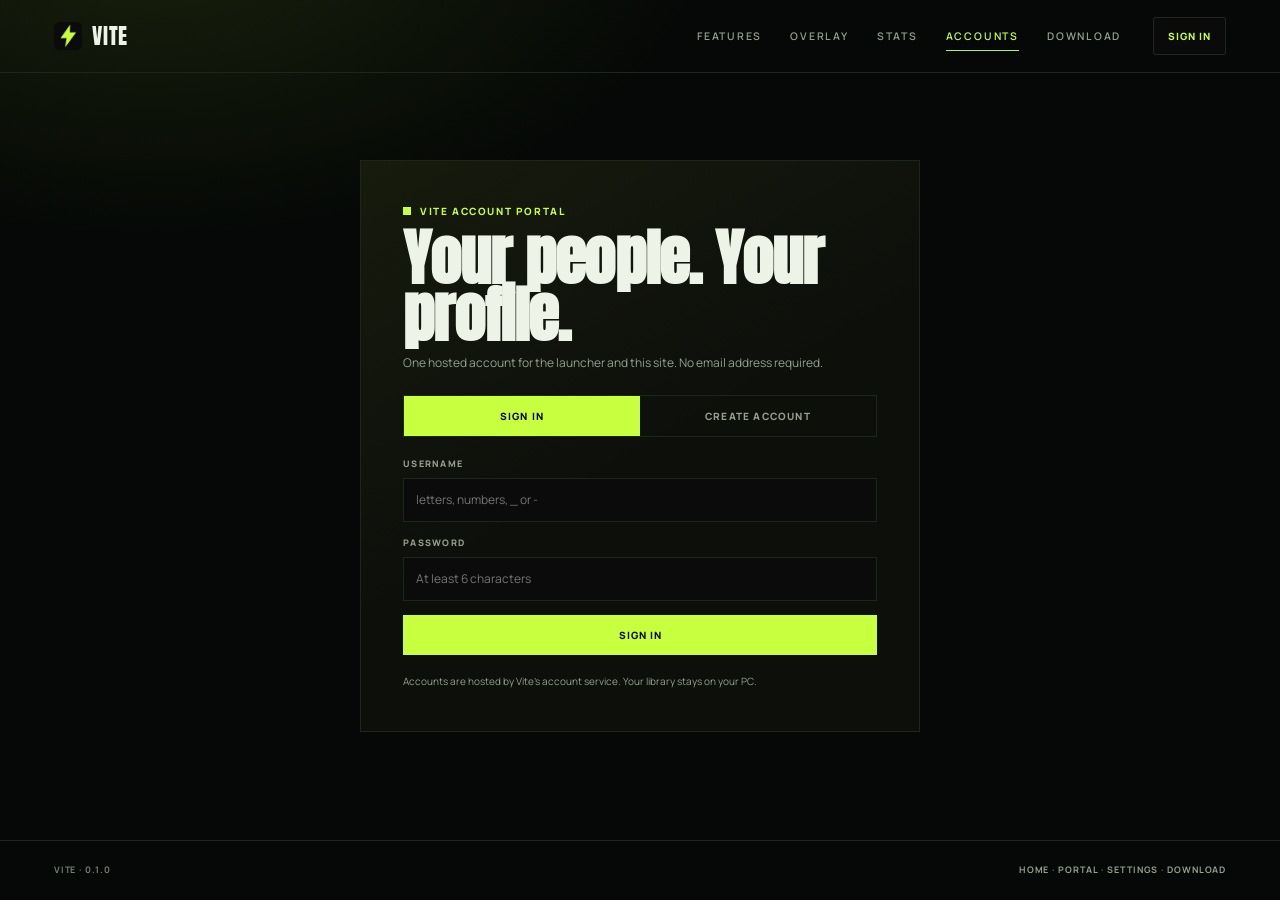
==== commit 98702ad8: "Cinematic green redesign, personal stats, profile stats" ====
--- a/portal.html
+++ b/portal.html
@@ -11,6 +11,7 @@
   <link rel="stylesheet" href="account-pages.css">
   <link rel="stylesheet" href="account-nav.css">
   <link rel="stylesheet" href="portal.css">
+  <link rel="stylesheet" href="cinematic.css">
 </head>
 <body class="page-account page-portal">
   <header class="nav">
@@ -22,7 +23,7 @@
       <nav class="nav__links" aria-label="Primary">
         <a href="index.html#features">Features</a>
         <a href="index.html#overlay">Overlay</a>
-        <a href="index.html#stats">Stats</a>
+        <a href="stats.html">Stats</a>
         <a class="is-active" href="portal.html">Accounts</a>
         <a href="index.html#download">Download</a>
       </nav>
--- a/account-pages.css
+++ b/account-pages.css
@@ -170,6 +170,11 @@
 
 .profile-bio { margin: 20px 0 0; color: var(--muted); font-size: 14px; line-height: 1.75; white-space: pre-wrap; }
 .profile-bio.is-empty { color: var(--muted-2); font-style: italic; }
+
+.profile-stats { display: grid; grid-template-columns: repeat(3, minmax(0, 1fr)); gap: 1px; margin-top: 22px; border: 1px solid var(--line); background: var(--line); }
+.profile-stat { display: grid; gap: 4px; padding: 14px; background: var(--surface); }
+.profile-stat__k { color: var(--muted-2); font-size: 8px; font-weight: 800; letter-spacing: 0.14em; text-transform: uppercase; }
+.profile-stat__v { overflow: hidden; color: var(--paper); font-family: var(--font-display); font-size: 16px; font-weight: 400; letter-spacing: 0.01em; text-overflow: ellipsis; white-space: nowrap; }
 
 .account-meta { display: grid; gap: 0; margin-top: 22px; border-top: 1px solid var(--line); }
 .account-meta__row { display: flex; align-items: baseline; justify-content: space-between; gap: 18px; padding: 12px 0; border-bottom: 1px solid var(--line-soft); font-size: 12px; }
@@ -249,3 +254,61 @@
   .profile-hero { align-items: flex-start; }
   .profile-avatar { width: 64px; height: 64px; font-size: 22px; }
 }
+
+.profile-games {
+  margin-top: 1.4rem;
+  padding-top: 1.2rem;
+  border-top: 1px solid #24281f;
+}
+
+.profile-games__title {
+  margin: 0 0 .8rem;
+  font-family: "Anton", sans-serif;
+  font-size: 1.1rem;
+  font-weight: 400;
+  letter-spacing: .02em;
+  text-transform: uppercase;
+  color: var(--paper, #f2f4ec);
+}
+
+.profile-games__list {
+  display: grid;
+  gap: .55rem;
+  margin: 0;
+  padding: 0;
+  list-style: none;
+}
+
+.profile-games__item {
+  display: flex;
+  justify-content: space-between;
+  gap: 1rem;
+  padding-bottom: .55rem;
+  border-bottom: 1px solid #20231c;
+}
+
+.profile-games__item:last-child {
+  border-bottom: 0;
+}
+
+.profile-games__name {
+  overflow: hidden;
+  text-overflow: ellipsis;
+  white-space: nowrap;
+  color: var(--paper, #f2f4ec);
+  font-size: .82rem;
+  font-weight: 600;
+}
+
+.profile-games__meta {
+  flex: none;
+  color: var(--muted, #8a8f80);
+  font-size: .7rem;
+  white-space: nowrap;
+}
+
+.profile-games__off {
+  margin-top: 1.1rem;
+  padding-top: 1rem;
+  border-top: 1px dashed #262a21;
+}
--- a/account-nav.css
+++ b/account-nav.css
@@ -107,3 +107,10 @@
   .account-chip__name { max-width: 60px; }
   .account-chip__chevron { display: none; }
 }
+
+@media (max-width: 560px) {
+  .nav__actions > .btn { display: none; }
+  .account-chip__name,
+  .account-chip__chevron { display: none; }
+  .account-chip { padding: 5px; }
+}
--- a/cinematic.css
+++ b/cinematic.css
@@ -0,0 +1,463 @@
+/* ==========================================================================
+   VITE — cinematic layer
+   A darker, filmic pass inspired by editorial game-world sites:
+   full-bleed imagery, acid-green section lines, outlined ghost type,
+   glass panels and a quieter, more deliberate rhythm.
+   ========================================================================== */
+
+:root {
+  --ink: #050806;
+  --ink-2: #080d09;
+  --ink-3: #0b130d;
+  --paper: #eef3e8;
+  --lime: #c8ff3e;
+  --sky: #b8f23c;
+  --sky-deep: #5c8f16;
+  --muted: #93a08d;
+  --muted-2: #737f6d;
+  --line: #1c261b;
+  --line-soft: #121a13;
+  --glow: rgba(184, 242, 60, 0.16);
+}
+
+html { scroll-padding-top: 76px; }
+
+body {
+  background:
+    radial-gradient(60% 40% at 78% -8%, rgba(92, 143, 22, 0.14), transparent 68%),
+    radial-gradient(42% 32% at 4% 18%, rgba(200, 255, 62, 0.035), transparent 70%),
+    var(--ink);
+  color: var(--paper);
+}
+
+body::selection,
+::selection { background: var(--sky); color: var(--ink); }
+
+:focus-visible { outline-color: var(--sky); }
+
+/* ── Nav ─────────────────────────────────────────────────────────────── */
+.nav {
+  background: rgba(5, 8, 6, 0.64);
+  border-bottom-color: rgba(184, 242, 60, 0.12);
+  backdrop-filter: blur(22px) saturate(115%);
+  -webkit-backdrop-filter: blur(22px) saturate(115%);
+}
+.nav.is-scrolled {
+  background: rgba(5, 8, 6, 0.94);
+  border-bottom-color: rgba(184, 242, 60, 0.2);
+  box-shadow: 0 30px 80px -56px #000;
+}
+.nav__links a { color: var(--muted); }
+.nav__links a:hover,
+.nav__links a.is-active { color: var(--paper); }
+.nav__links a::after { background: var(--sky); }
+.brand__ver { color: var(--sky); border-color: rgba(184, 242, 60, 0.26); }
+
+/* ── Global rhythm ───────────────────────────────────────────────────── */
+.section {
+  padding-block: clamp(80px, 10vw, 150px);
+  border-top-color: rgba(184, 242, 60, 0.11);
+  overflow: hidden;
+}
+.section > .wrap { position: relative; z-index: 1; }
+
+/* Ghost section word, like a chapter title printed behind the page. */
+.section[data-ghost]::before {
+  content: attr(data-ghost);
+  position: absolute;
+  top: clamp(6px, 1.5vw, 26px);
+  right: -0.04em;
+  z-index: 0;
+  pointer-events: none;
+  color: transparent;
+  -webkit-text-stroke: 1px rgba(184, 242, 60, 0.13);
+  font-family: var(--font-display);
+  font-size: clamp(7rem, 20vw, 25rem);
+  line-height: 0.72;
+  letter-spacing: -0.025em;
+  white-space: nowrap;
+}
+
+.rail {
+  border-top-color: rgba(184, 242, 60, 0.17);
+  color: var(--muted);
+}
+.rail__mark {
+  background: var(--sky);
+  box-shadow: 0 0 14px rgba(184, 242, 60, 0.55);
+}
+.rail__id { color: var(--paper); }
+.rail__note { color: var(--muted-2); }
+
+/* White first line, acid-green second line — the reference's signature. */
+.section .h2 {
+  color: var(--sky);
+  text-wrap: balance;
+}
+.section .h2::first-line { color: var(--paper); }
+.section.download .h2 { color: var(--paper); }
+.section.download .h2 .lime { color: var(--lime); }
+
+.eyebrow { color: var(--muted); }
+.eyebrow__dot {
+  background: var(--sky);
+  box-shadow: 0 0 0 3px rgba(184, 242, 60, 0.12), 0 0 18px rgba(184, 242, 60, 0.35);
+}
+
+/* ── Hero ────────────────────────────────────────────────────────────── */
+.hero--cinema {
+  min-height: min(94svh, 980px);
+  display: flex;
+  flex-direction: column;
+  justify-content: space-between;
+  padding-top: clamp(88px, 10vh, 130px);
+  padding-bottom: clamp(42px, 6vh, 76px);
+  background: #030604;
+}
+.hero--cinema::before {
+  z-index: 2;
+  background:
+    radial-gradient(42% 55% at 72% 18%, rgba(184, 242, 60, 0.2), transparent 64%),
+    radial-gradient(55% 50% at 8% 30%, rgba(200, 255, 62, 0.05), transparent 70%);
+}
+.hero__media {
+  position: absolute;
+  inset: 0;
+  z-index: 0;
+  overflow: hidden;
+}
+.hero__media img {
+  width: 100%;
+  height: 100%;
+  object-fit: cover;
+  object-position: center 38%;
+  opacity: 0.7;
+  filter: grayscale(0.82) sepia(0.18) hue-rotate(48deg) saturate(0.9) brightness(0.56) contrast(1.1);
+  transform: scale(1.04);
+  animation: hero-drift 26s ease-in-out infinite alternate;
+}
+.hero__veil {
+  position: absolute;
+  inset: 0;
+  z-index: 1;
+  pointer-events: none;
+  background:
+    linear-gradient(180deg, rgba(5, 8, 6, 0.84) 0%, rgba(5, 8, 6, 0.34) 36%, rgba(5, 8, 6, 0.72) 78%, var(--ink) 100%),
+    linear-gradient(90deg, rgba(5, 8, 6, 0.92) 0%, rgba(5, 8, 6, 0.62) 34%, rgba(5, 8, 6, 0.06) 78%);
+}
+.hero--cinema > .wrap { position: relative; z-index: 3; }
+.hero__rail {
+  border-top: 1px solid rgba(184, 242, 60, 0.2);
+  padding-top: 13px;
+}
+.hero__head { padding-top: clamp(20px, 5vh, 54px); }
+.hero__title {
+  max-width: 12ch;
+  font-size: clamp(4.2rem, 15.6vw, 14.2rem);
+  line-height: 0.8;
+  text-shadow: 0 22px 80px rgba(0, 0, 0, 0.55);
+}
+.hero__title-line {
+  color: var(--sky);
+  text-shadow: 0 0 60px rgba(184, 242, 60, 0.18);
+}
+.hero__period { color: var(--lime); }
+.hero__foot {
+  grid-template-columns: minmax(0, 1fr) minmax(280px, 390px);
+  align-items: end;
+}
+.hero__sub {
+  color: rgba(238, 243, 232, 0.82);
+  font-weight: 400;
+  text-shadow: 0 2px 24px rgba(0, 0, 0, 0.5);
+}
+.hero__actions .btn--ghost {
+  background: rgba(5, 8, 6, 0.38);
+  backdrop-filter: blur(12px);
+}
+.specs {
+  background: rgba(8, 13, 9, 0.56);
+  border: 1px solid rgba(184, 242, 60, 0.17);
+  backdrop-filter: blur(18px);
+}
+.spec {
+  background: transparent;
+  border-color: rgba(184, 242, 60, 0.11);
+}
+.spec__k { color: var(--muted-2); }
+.spec__v { color: var(--paper); }
+
+.hero__scroll {
+  position: absolute;
+  left: 50%;
+  bottom: 18px;
+  z-index: 4;
+  display: inline-flex;
+  align-items: center;
+  gap: 12px;
+  transform: translateX(-50%);
+  color: var(--muted);
+  font-size: 9px;
+  font-weight: 700;
+  letter-spacing: 0.24em;
+  text-transform: uppercase;
+  text-decoration: none;
+}
+.hero__scroll i {
+  display: block;
+  width: 1px;
+  height: 26px;
+  background: linear-gradient(180deg, var(--sky), transparent);
+  animation: scroll-pulse 1.8s ease-in-out infinite;
+}
+.hero__scroll:hover { color: var(--paper); }
+
+.shot {
+  margin-top: clamp(32px, 4.8vw, 64px);
+  border-color: rgba(184, 242, 60, 0.22);
+  box-shadow: 0 40px 110px -60px rgba(0, 0, 0, 0.9);
+}
+.shot::before,
+.shot::after { border-color: var(--sky); }
+.shot__tag { background: var(--sky); color: var(--ink); }
+.shot__dots i:first-child { background: var(--sky); }
+.shot__bar { background: rgba(8, 13, 9, 0.92); }
+
+/* ── Manifesto ───────────────────────────────────────────────────────── */
+.manifesto {
+  position: relative;
+  isolation: isolate;
+  overflow: hidden;
+  padding-block: clamp(92px, 13vw, 190px);
+  border-top: 1px solid rgba(184, 242, 60, 0.12);
+  background:
+    radial-gradient(50% 42% at 18% 20%, rgba(92, 143, 22, 0.13), transparent 70%),
+    linear-gradient(180deg, var(--ink) 0%, #060b07 52%, var(--ink) 100%);
+}
+.manifesto::before {
+  content: "";
+  position: absolute;
+  inset: 0;
+  z-index: -1;
+  background: url("assets/launcher-library.png") center 42% / cover no-repeat;
+  opacity: 0.07;
+  filter: grayscale(1) blur(2px);
+  transform: scale(1.04);
+}
+.manifesto::after {
+  content: "VITE";
+  position: absolute;
+  right: -0.03em;
+  bottom: -0.18em;
+  z-index: -1;
+  color: transparent;
+  -webkit-text-stroke: 1px rgba(184, 242, 60, 0.1);
+  font-family: var(--font-display);
+  font-size: clamp(10rem, 28vw, 34rem);
+  line-height: 0.7;
+}
+.manifesto__top {
+  display: flex;
+  align-items: center;
+  justify-content: space-between;
+  gap: 20px;
+  padding-top: 13px;
+  border-top: 1px solid rgba(184, 242, 60, 0.18);
+}
+.manifesto__mark {
+  color: var(--muted-2);
+  font-size: 9px;
+  font-weight: 700;
+  letter-spacing: 0.22em;
+  text-transform: uppercase;
+}
+.manifesto__title {
+  margin-top: clamp(40px, 7vw, 92px);
+  font-size: clamp(4.2rem, 14.6vw, 14rem);
+  line-height: 0.8;
+  color: var(--paper);
+}
+.manifesto__title span { color: var(--sky); }
+.manifesto__foot {
+  display: flex;
+  flex-wrap: wrap;
+  align-items: end;
+  justify-content: space-between;
+  gap: 24px;
+  margin-top: clamp(38px, 6vw, 72px);
+}
+.manifesto__foot p {
+  max-width: 44ch;
+  color: var(--muted);
+  font-size: clamp(14px, 1.2vw, 17px);
+  line-height: 1.65;
+}
+.manifesto__link {
+  display: inline-flex;
+  align-items: center;
+  gap: 10px;
+  color: var(--paper);
+  font-size: 10px;
+  font-weight: 700;
+  letter-spacing: 0.18em;
+  text-transform: uppercase;
+  text-decoration: none;
+}
+.manifesto__link .icon { color: var(--sky); transition: transform 0.25s var(--ease); }
+.manifesto__link:hover .icon { transform: translateX(4px); }
+
+/* ── Cards & panels ──────────────────────────────────────────────────── */
+.card {
+  background: linear-gradient(160deg, rgba(13, 22, 14, 0.88), rgba(6, 9, 7, 0.96));
+  border-color: rgba(184, 242, 60, 0.16);
+  transition:
+    transform 0.35s var(--ease),
+    border-color 0.35s var(--ease),
+    box-shadow 0.35s var(--ease);
+}
+.card:hover {
+  transform: translateY(-5px);
+  border-color: rgba(184, 242, 60, 0.5);
+  box-shadow:
+    0 24px 60px -42px rgba(0, 0, 0, 0.95),
+    0 0 0 1px rgba(184, 242, 60, 0.1),
+    0 0 54px -26px rgba(184, 242, 60, 0.25);
+}
+.card__num { color: var(--sky); }
+.card__icon { color: var(--sky); }
+.card__tag { border-color: rgba(184, 242, 60, 0.22); color: var(--muted); }
+.features__foot { color: var(--muted-2); }
+
+.panel {
+  background: linear-gradient(160deg, rgba(11, 18, 12, 0.9), rgba(6, 9, 7, 0.96));
+  border-color: rgba(184, 242, 60, 0.16);
+}
+.panel__badge { border-color: rgba(184, 242, 60, 0.24); color: var(--sky); }
+.panel__badge--lime { color: var(--lime); border-color: rgba(200, 255, 62, 0.28); }
+
+.note {
+  border-color: rgba(184, 242, 60, 0.18);
+  border-left-color: var(--sky);
+  background: rgba(184, 242, 60, 0.035);
+}
+.note__label { color: var(--sky); }
+
+/* ── Overlay section ─────────────────────────────────────────────────── */
+.overlay {
+  background:
+    radial-gradient(48% 44% at 78% 34%, rgba(92, 143, 22, 0.16), transparent 70%),
+    linear-gradient(180deg, var(--ink) 0%, #070c08 100%);
+}
+.overlay__figure { margin-top: clamp(22px, 3vw, 40px); }
+.overlay__frame {
+  border-color: rgba(184, 242, 60, 0.24);
+  box-shadow: 0 60px 140px -90px rgba(0, 0, 0, 0.95);
+}
+.overlay__hint { background: var(--sky); color: var(--ink); }
+
+/* ── Dark gallery ───────────────────────────────────────────────────── */
+.gallery {
+  background:
+    radial-gradient(48% 42% at 82% 22%, rgba(92, 143, 22, 0.13), transparent 70%),
+    #070c08;
+  color: var(--paper);
+}
+.gallery .section__lede { color: var(--muted); }
+.gallery .fig__frame {
+  border-color: rgba(184, 242, 60, 0.2);
+  box-shadow: 0 42px 110px -80px #000;
+}
+.gallery .fig__num { color: var(--sky); }
+.gallery .fig__title { color: var(--paper); }
+.gallery .fig__copy { color: var(--muted); }
+
+/* ── Download ───────────────────────────────────────────────────────── */
+.download {
+  background:
+    radial-gradient(45% 40% at 24% 22%, rgba(200, 255, 62, 0.05), transparent 68%),
+    radial-gradient(42% 48% at 84% 58%, rgba(92, 143, 22, 0.14), transparent 70%),
+    var(--ink);
+}
+.download__grid { align-items: start; }
+.installer {
+  background: rgba(8, 13, 9, 0.72);
+  border-color: rgba(184, 242, 60, 0.22);
+  backdrop-filter: blur(16px);
+  box-shadow: 0 50px 120px -90px #000;
+}
+.installer__hash { color: var(--muted-2); }
+.installer__note { border-color: rgba(184, 242, 60, 0.16); }
+
+/* ── Footer ─────────────────────────────────────────────────────────── */
+.footer {
+  border-top-color: rgba(184, 242, 60, 0.16);
+  background: #040604;
+}
+.footer__mark { color: transparent; -webkit-text-stroke: 1px rgba(184, 242, 60, 0.13); }
+.footer__word a:hover { color: var(--sky); }
+
+/* ── Scroll rail ────────────────────────────────────────────────────── */
+.scroll-rail {
+  position: fixed;
+  right: 18px;
+  top: 50%;
+  z-index: 55;
+  width: 1px;
+  height: 120px;
+  background: rgba(184, 242, 60, 0.16);
+  transform: translateY(-50%);
+  pointer-events: none;
+}
+.scroll-rail span {
+  display: block;
+  width: 1px;
+  height: 0;
+  background: linear-gradient(180deg, var(--sky), var(--lime));
+  box-shadow: 0 0 12px rgba(184, 242, 60, 0.5);
+}
+@media (max-width: 900px) { .scroll-rail { display: none; } }
+
+/* ── Reveal without the blank-page effect ───────────────────────────── */
+.reveal {
+  opacity: 1 !important;
+  transform: none !important;
+  transition: none !important;
+}
+
+/* ── Motion ─────────────────────────────────────────────────────────── */
+@keyframes hero-drift {
+  from { transform: scale(1.04) translate3d(0, 0, 0); }
+  to { transform: scale(1.09) translate3d(-1.2%, -0.8%, 0); }
+}
+@keyframes scroll-pulse {
+  0%, 100% { opacity: 0.3; transform: scaleY(0.7); transform-origin: top; }
+  50% { opacity: 1; transform: scaleY(1); transform-origin: top; }
+}
+
+/* ── Responsive ─────────────────────────────────────────────────────── */
+@media (max-width: 900px) {
+  .hero--cinema {
+    min-height: 88svh;
+    padding-top: 96px;
+    padding-bottom: 58px;
+  }
+  .hero__title { max-width: none; }
+  .hero__scroll { display: none; }
+  .section[data-ghost]::before { font-size: clamp(5rem, 26vw, 9rem); opacity: 0.8; }
+  .hero__media img { object-position: 58% center; opacity: 0.58; }
+  .manifesto__foot { display: block; }
+  .manifesto__link { margin-top: 18px; }
+}
+
+@media (max-width: 560px) {
+  .hero__foot { grid-template-columns: 1fr; }
+  .specs { margin-top: 22px; }
+  .manifesto__title { font-size: clamp(3.6rem, 18vw, 5.2rem); }
+  .section .h2 { font-size: clamp(2.6rem, 12vw, 4rem); }
+}
+
+@media (prefers-reduced-motion: reduce) {
+  .hero__media img,
+  .hero__scroll i { animation: none; }
+}
+
